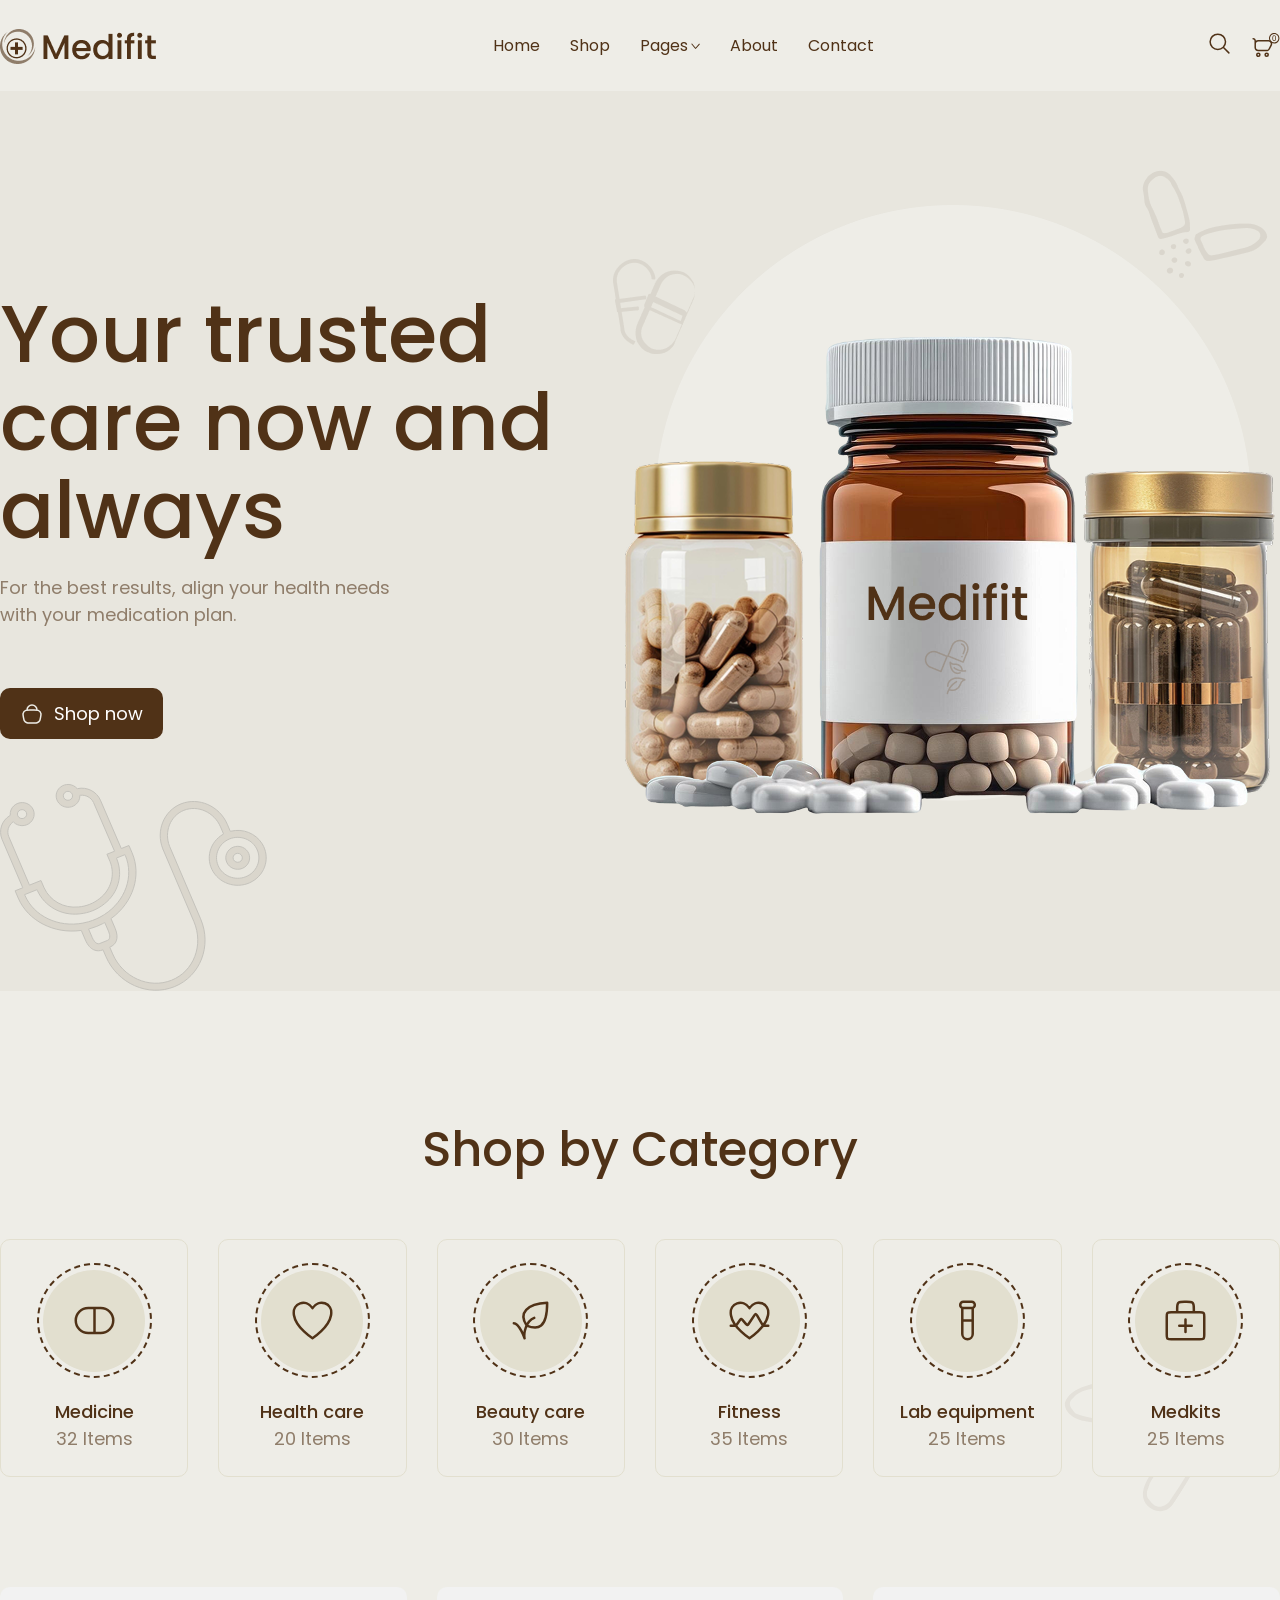
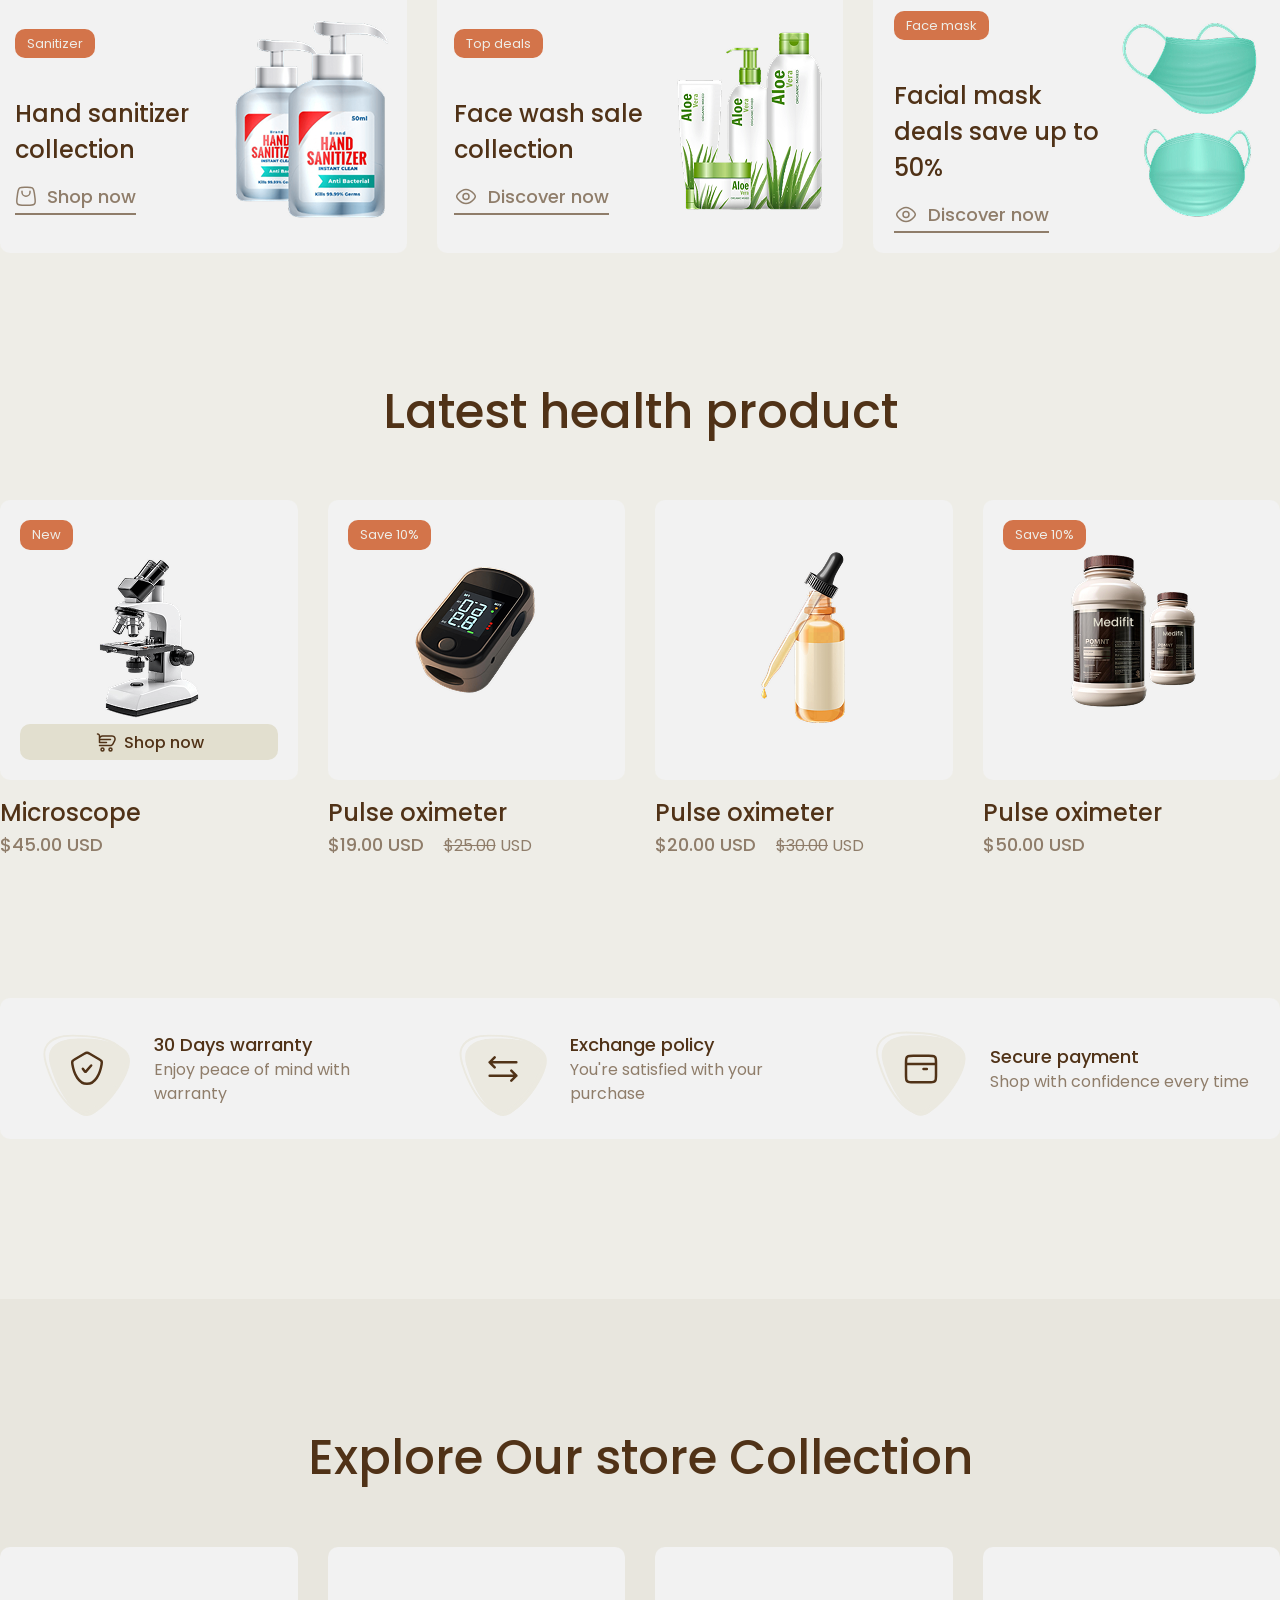
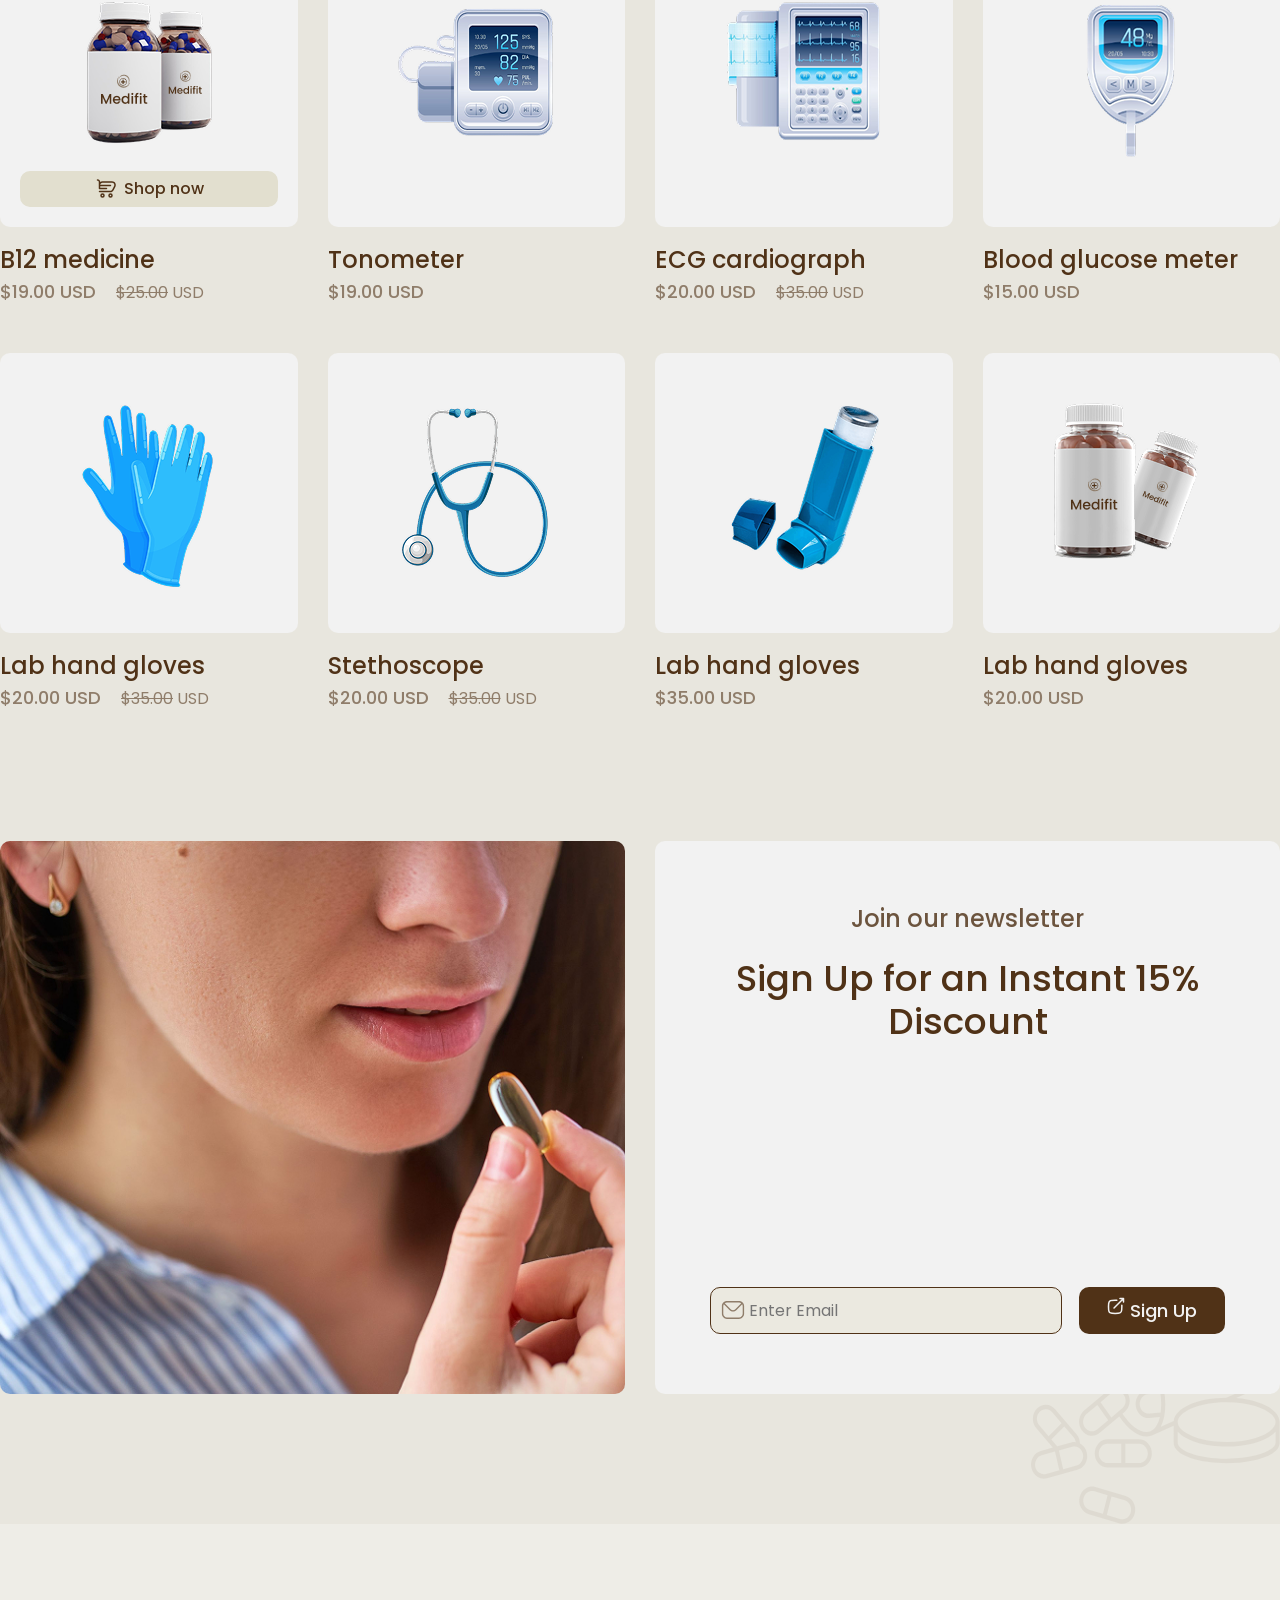
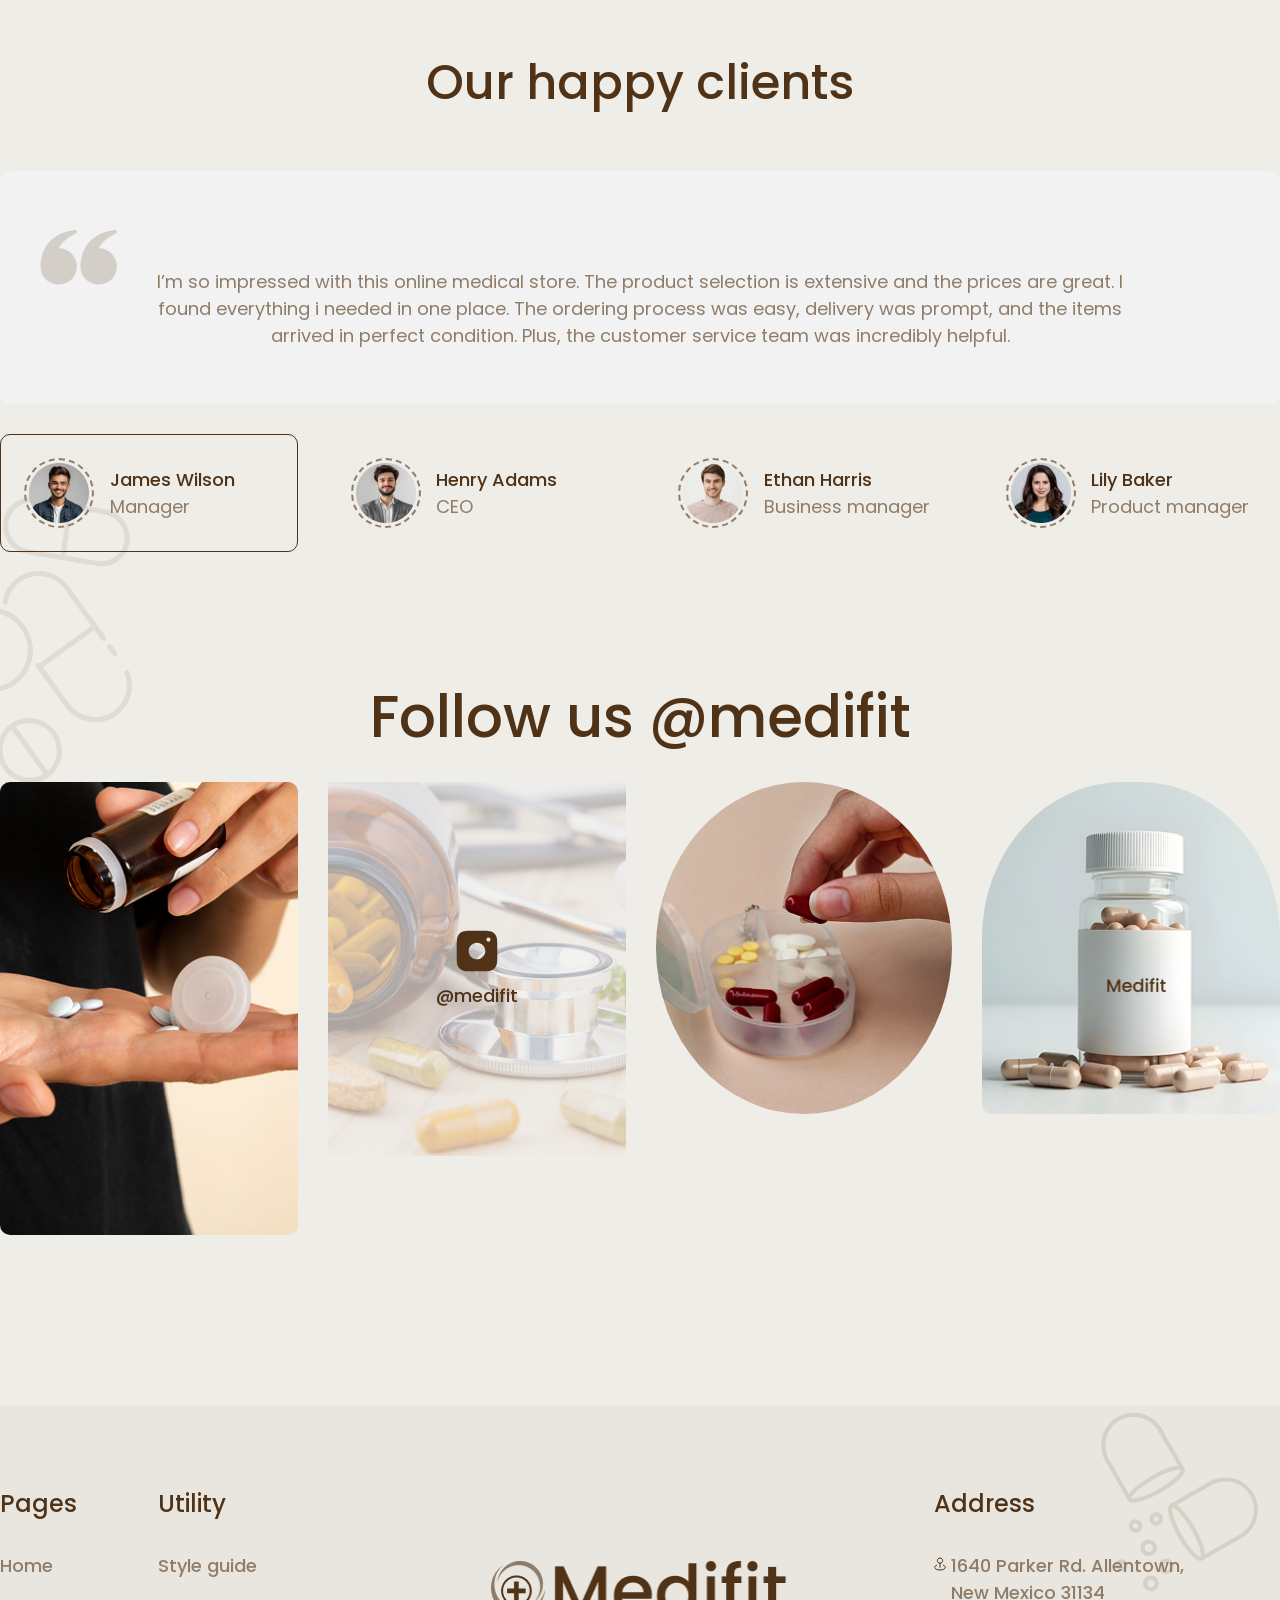
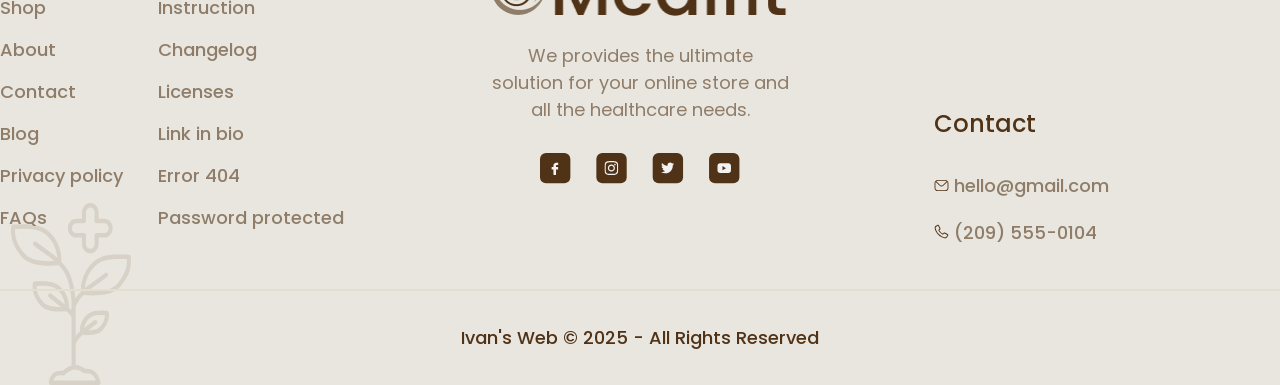
==== index.html @ f0b54fd3 "created about page and completed hero section" ====
<!DOCTYPE html>
<html lang="en">

<head>
    <meta charset="UTF-8">
    <meta name="viewport" content="width=device-width, initial-scale=1.0">
    <title>Hospital Web</title>

    <link rel="stylesheet" href="./css/main.css">
</head>

<body>

    <header class="header">

        <nav id="header-section-nav-1" class="header-section-nav">

            <div class="row container">
                <a href="#!" class="header-logo">
                    <img src="./imgs/logo.png" srcset="./imgs/logo@2x.png 2x" alt="">
                </a>

                <ul class="header-nav">
                    <li><a href="./home-2.html">Home</a></li>
                    <li><a href="#!">Shop</a></li>
                    <li id="pages">Pages <img src="./imgs/header/dropdown-arrow.svg" alt=""></li>
                    <li><a href="./about.html">About</a></li>
                    <li><a href="#!">Contact</a></li>
                </ul>

                <div class="header-icons">
                    <a href="#!" class="search"><img class="search-img" src="./imgs/header/search-icon.svg" alt=""></a>
                    <a href="#!" class="cart"><img src="./imgs/header/cart-icon.svg" alt="" class="cart-img"></a>
                </div>
            </div>

        </nav>

        <div class="header-section-hero">

            <div class="container">

                <div class="header-inner">

                    <div class="header-inner-left">
                        <div class="header-inner-left-text">
                            <h1 id="header-title-1">Your trusted care now and always</h1>
                            <p>For the best results, align your health needs with your medication plan.</p>
                        </div>

                        <div class="header-btn-wrapper">
                            <a href="#!" class="button">
                                <div class="button-content">
                                    <img src="./imgs/header/bag-icon.svg" alt="">
                                    <p>Shop now</p>
                                </div>
                            </a>
                        </div>
                    </div>

                    <div class="header-inner-img">
                        <img src="./imgs/header/pills.png" srcset="./imgs/header/pills@2x.png 2x" alt="pills img png">
                    </div>
                </div>

            </div>

            <div class=".background-wrapper header-bg-wrapper">
                <img src="./imgs/header/bg-prop-2.svg" alt="" class="header-bg-prop-img">
            </div>

        </div>

    </header>

    <main class="main">

        <section class="section section-rodemap">

            <div class="container">

                <div class="section-category">

                    <h4 class="section-title">Shop by Category</h4>

                    <div class="section-category-grid">

                        <a href="#!" class="card-category">

                            <div class="circle-wrapper">
                                <div class="circle"></div>
                                <img class="circle-wrapper-element" src="./imgs/rodemap/pill-icon.svg" alt="">
                            </div>

                            <h6>Medicine</h6>

                            <p>32 Items</p>
                        </a>

                        <a href="#!" class="card-category">

                            <div class="circle-wrapper">
                                <div class="circle"></div>
                                <img class="circle-wrapper-element" src="./imgs/rodemap/heart-icon.svg" alt="">
                            </div>

                            <h6>Health care</h6>

                            <p>20 Items</p>
                        </a>

                        <a href="#!" class="card-category">

                            <div class="circle-wrapper">
                                <div class="circle"></div>
                                <img class="circle-wrapper-element" src="./imgs/rodemap/leaf-icon.svg" alt="">
                            </div>

                            <h6>Beauty care</h6>

                            <p>30 Items</p>
                        </a>

                        <a href="#!" class="card-category">

                            <div class="circle-wrapper">
                                <div class="circle"></div>
                                <img class="circle-wrapper-element" src="./imgs/rodemap/heart-icon-2.svg" alt="">
                            </div>

                            <h6>Fitness</h6>

                            <p>35 Items</p>
                        </a>

                        <a href="#!" class="card-category">

                            <div class="circle-wrapper">
                                <div class="circle"></div>
                                <img class="circle-wrapper-element" src="./imgs/rodemap/beaker-icon.svg" alt="">
                            </div>

                            <h6>Lab equipment</h6>

                            <p>25 Items</p>
                        </a>

                        <a href="#!" class="card-category">

                            <div class="circle-wrapper">
                                <div class="circle"></div>
                                <img class="circle-wrapper-element" src="./imgs/rodemap/medkit-icon.svg" alt="">
                            </div>

                            <h6>Medkits</h6>

                            <p>25 Items</p>
                        </a>

                    </div>
                </div>

                <div class="section-cta">

                    <div class="section-cta-grid">

                        <div href="#!" class="card-cta">

                            <div class="cta-text">
                                <span class="budge">Sanitizer</span>

                                <h5 class="cta-title">Hand sanitizer collection</h5>

                                <a href="#!" class="underline-link">
                                    <img src="./imgs/rodemap/bag-icon.svg" alt="">
                                    <h6>Shop now</h6>
                                </a>

                            </div>

                            <img src="./imgs/rodemap/realistic-hand-sanitizer-bottle-3d-style 1.png"
                                srcset="./imgs/rodemap/realistic-hand-sanitizer-bottle-3d-style 1@2x.png 2x" alt="">

                        </div>

                        <div href="#!" class="card-cta">

                            <div class="cta-text">
                                <span class="budge">Top deals</span>

                                <h5 class="cta-title">Face wash sale collection</h5>

                                <a href="#!" class="underline-link">
                                    <img src="./imgs/rodemap/eye-icon.svg" alt="">
                                    <h6>Discover now</h6>
                                </a>

                            </div>

                            <img src="./imgs/rodemap/deal.png" srcset="./imgs/rodemap/deal@2x.png 2x" alt="">

                        </div>

                        <div href="#!" class="card-cta">

                            <div class="cta-text">
                                <span class="budge">Face mask</span>

                                <h5 class="cta-title">Facial mask deals save up to 50%</h5>

                                <a href="#!" class="underline-link">
                                    <img src="./imgs/rodemap/eye-icon.svg" alt="">
                                    <h6>Discover now</h6>
                                </a>

                            </div>

                            <img src="./imgs/rodemap/realistic-medical-mask-with-shadows 1.png"
                                srcset="./imgs/rodemap/realistic-medical-mask-with-shadows 1@2x.png 2x" alt="">

                        </div>

                    </div>

                </div>

                <div class="section-latest-product">

                    <h4 class="section-title">Latest health product</h4>

                    <div class="section-latest-product-grid">

                        <a href="#!" class="card-product">

                            <div class="card-product-showcase">
                                <span class="budge">New</span>

                                <div class="card-product-showcase-wrapper">
                                    <img src="./imgs/rodemap/microscope.png"
                                        srcset="./imgs/rodemap/microscope@2x.png 2x" alt="">

                                    <div class="product-button">
                                        <img src="./imgs/rodemap/cart-shopping-fast.svg" alt="">

                                        <span>Shop now</span>
                                    </div>
                                </div>

                            </div>

                            <div class="card-product__last">
                                <h5>Microscope</h5>
                                <div class="discount">
                                    <h6>$45.00 USD</h6>
                                    <p class="hidden"><span>$45.00</span> USD</p>
                                </div>
                            </div>

                        </a>

                        <a href="#!" class="card-product">

                            <div class="card-product-showcase">
                                <span class="budge">Save 10%</span>

                                <div class="card-product-showcase-wrapper">
                                    <img src="./imgs/rodemap/sleek-pulse-oximeter-with-soft-ambient-lighting.png"
                                        srcset="./imgs/rodemap/sleek-pulse-oximeter-with-soft-ambient-lighting@2x.png 2x"
                                        alt="">
                                    <div class="product-button hidden">
                                        <img src="./imgs/rodemap/cart-shopping-fast.svg" alt="">

                                        <span>Shop now</span>
                                    </div>
                                </div>

                            </div>

                            <div class="card-product__last">
                                <h5>Pulse oximeter</h5>

                                <div class="discount">
                                    <h6>$19.00 USD</h6>
                                    <p><span>$25.00</span> USD</p>
                                </div>

                            </div>

                        </a>

                        <a href="#!" class="card-product">

                            <div class="card-product-showcase">
                                <span id="budge-hidden1" class="budge">N/A</span>

                                <div class="card-product-showcase-wrapper">
                                    <img src="./imgs/rodemap/vitamin-serum.png"
                                        srcset="./imgs/rodemap/vitamin-serum@2x.png 2x" alt="">
                                    <div class="product-button hidden">
                                        <img src="./imgs/rodemap/cart-shopping-fast.svg" alt="">

                                        <span>Shop now</span>
                                    </div>
                                </div>

                            </div>

                            <div class="card-product__last">
                                <h5>Pulse oximeter</h5>

                                <div class="discount">
                                    <h6>$20.00 USD</h6>
                                    <p><span>$30.00</span> USD</p>
                                </div>

                            </div>

                        </a>

                        <a href="#!" class="card-product">

                            <div class="card-product-showcase">
                                <span class="budge">Save 10%</span>

                                <div class="card-product-showcase-wrapper">
                                    <img src="./imgs/rodemap/pills.png" srcset="./imgs/rodemap/pills@2x.png 2x" alt="">
                                    <div class="product-button hidden">
                                        <img src="./imgs/rodemap/cart-shopping-fast.svg" alt="">

                                        <span>Shop now</span>
                                    </div>
                                </div>

                            </div>

                            <div class="card-product__last">
                                <h5>Pulse oximeter</h5>

                                <div class="discount">
                                    <h6>$50.00 USD</h6>
                                    <p class="hidden"><span>$50.00</span> USD</p>
                                </div>

                            </div>

                        </a>

                    </div>
                </div>

                <div class="section-sertificates">

                    <div class="section-sertificates-grid">

                        <div class="card-sertificate">

                            <div class="shape-wrapper">
                                <img src="./imgs/rodemap/background-pic-2.svg" alt="" class="shape">
                                <img src="./imgs/rodemap/warranty-icon.svg" alt="" class="shape-wrapper-element">
                            </div>

                            <div class="card-sertificate-text">
                                <h6>30 Days warranty</h6>
                                <p>Enjoy peace of mind with warranty</p>
                            </div>

                        </div>

                        <div class="card-sertificate">

                            <div class="shape-wrapper">
                                <img src="./imgs/rodemap/background-pic-2.svg" alt="" class="shape">
                                <img src="./imgs/rodemap/exchange-icon.svg" alt="" class="shape-wrapper-element">
                            </div>

                            <div class="card-sertificate-text">
                                <h6>Exchange policy</h6>
                                <p>You're satisfied with your purchase</p>
                            </div>

                        </div>

                        <div class="card-sertificate">

                            <div class="shape-wrapper">
                                <img src="./imgs/rodemap/background-pic-2.svg" alt="" class="shape">
                                <img src="./imgs/rodemap/paycard-icon.svg" alt="" class="shape-wrapper-element">
                            </div>

                            <div class="card-sertificate-text">
                                <h6>Secure payment</h6>
                                <p>Shop with confidence every time</p>
                            </div>

                        </div>

                    </div>

                </div>

            </div>

            <div class="background-wrapper">
                <img src="./imgs/rodemap/bg-pills-item.svg" alt="" class="section-rodemap-img-prop">

                <img src="./imgs/rodemap/bg-pills-item-2.svg" alt="" class="section-rodemap-img-prop-2">
            </div>

        </section>

        <section class="section section-collection">

            <div class="container">
                <div class="section-collection-products">
                    <h4 class="section-title">Explore Our store Collection</h4>

                    <div class="section-collection-grid">
                        <a href="#!" class="card-product">

                            <div class="card-product-showcase">
                                <span class="budge hidden">New</span>

                                <div class="card-product-showcase-wrapper">
                                    <img src="./imgs/collection/pills-1.png"
                                        srcset="./imgs/collection/pills-1@2x.png 2x" alt="">

                                    <div class="product-button">
                                        <img src="./imgs/rodemap/cart-shopping-fast.svg" alt="">

                                        <span>Shop now</span>
                                    </div>
                                </div>

                            </div>

                            <div class="card-product__last">
                                <h5>B12 medicine</h5>
                                <div class="discount">
                                    <h6>$19.00 USD</h6>
                                    <p class=""><span>$25.00</span> USD</p>
                                </div>
                            </div>

                        </a>

                        <a href="#!" class="card-product">

                            <div class="card-product-showcase">
                                <span class="budge hidden">New</span>

                                <div class="card-product-showcase-wrapper">
                                    <img src="./imgs/collection/medical-device-set-tonometer-glucometer-blood-glucose-meter-pulse-oximeter-ecg-electrocardiograph-health-care-equipment-collection 2.png"
                                        srcset="./imgs/collection/medical-device-set-tonometer-glucometer-blood-glucose-meter-pulse-oximeter-ecg-electrocardiograph-health-care-equipment-collection 2@2x.png 2x"
                                        alt="">

                                    <div class="product-button hidden">
                                        <img src="./imgs/rodemap/cart-shopping-fast.svg" alt="">

                                        <span>Shop now</span>
                                    </div>
                                </div>

                            </div>

                            <div class="card-product__last">
                                <h5>Tonometer</h5>
                                <div class="discount">
                                    <h6>$19.00 USD</h6>
                                    <p class="hidden"><span>$19.00</span> USD</p>
                                </div>
                            </div>

                        </a>

                        <a href="#!" class="card-product">

                            <div class="card-product-showcase">
                                <span class="budge hidden">New</span>

                                <div class="card-product-showcase-wrapper">
                                    <img src="./imgs/collection/medical-device-set-tonometer-glucometer-blood-glucose-meter-pulse-oximeter-ecg-electrocardiograph-health-care-equipment-collection 1.png"
                                        srcset="./imgs/collection/medical-device-set-tonometer-glucometer-blood-glucose-meter-pulse-oximeter-ecg-electrocardiograph-health-care-equipment-collection 1@2x.png 2x"
                                        alt="">

                                    <div class="product-button hidden">
                                        <img src="./imgs/rodemap/cart-shopping-fast.svg" alt="">

                                        <span>Shop now</span>
                                    </div>
                                </div>

                            </div>

                            <div class="card-product__last">
                                <h5>ECG cardiograph</h5>
                                <div class="discount">
                                    <h6>$20.00 USD</h6>
                                    <p class=""><span>$35.00</span> USD</p>
                                </div>
                            </div>

                        </a>

                        <a href="#!" class="card-product">

                            <div class="card-product-showcase">
                                <span class="budge hidden">New</span>

                                <div class="card-product-showcase-wrapper">
                                    <img src="./imgs/collection/medical-device-set-tonometer-glucometer-blood-glucose-meter-pulse-oximeter-ecg-electrocardiograph-health-care-equipment-collection 3.png"
                                        srcset="./imgs/collection/medical-device-set-tonometer-glucometer-blood-glucose-meter-pulse-oximeter-ecg-electrocardiograph-health-care-equipment-collection 3@2x.png 2x"
                                        alt="">

                                    <div class="product-button hidden">
                                        <img src="./imgs/rodemap/cart-shopping-fast.svg" alt="">

                                        <span>Shop now</span>
                                    </div>
                                </div>

                            </div>

                            <div class="card-product__last">
                                <h5>Blood glucose meter</h5>
                                <div class="discount">
                                    <h6>$15.00 USD</h6>
                                    <p class="hidden"><span>$35.00</span> USD</p>
                                </div>
                            </div>

                        </a>

                        <a href="#!" class="card-product">

                            <div class="card-product-showcase">
                                <span class="budge hidden">New</span>

                                <div class="card-product-showcase-wrapper">
                                    <img src="./imgs/collection/medical-protective-gloves-style.png"
                                        srcset="./imgs/collection/medical-protective-gloves-style@2x.png 2x" alt="">

                                    <div class="product-button hidden">
                                        <img src="./imgs/rodemap/cart-shopping-fast.svg" alt="">

                                        <span>Shop now</span>
                                    </div>
                                </div>

                            </div>

                            <div class="card-product__last">
                                <h5>Lab hand gloves</h5>
                                <div class="discount">
                                    <h6>$20.00 USD</h6>
                                    <p class=""><span>$35.00</span> USD</p>
                                </div>
                            </div>

                        </a>

                        <a href="#!" class="card-product">

                            <div class="card-product-showcase">
                                <span class="budge hidden">New</span>

                                <div class="card-product-showcase-wrapper">
                                    <img src="./imgs/collection/health-care-concept-medical-background-with-stethoscope-stethoscope-medical-stethoscope-equipment-medicine-stethoscope-illustration 1.png"
                                        srcset="./imgs/collection/health-care-concept-medical-background-with-stethoscope-stethoscope-medical-stethoscope-equipment-medicine-stethoscope-illustration 1@2x.png 2x"
                                        alt="">

                                    <div class="product-button hidden">
                                        <img src="./imgs/rodemap/cart-shopping-fast.svg" alt="">

                                        <span>Shop now</span>
                                    </div>
                                </div>

                            </div>

                            <div class="card-product__last">
                                <h5>Stethoscope</h5>
                                <div class="discount">
                                    <h6>$20.00 USD</h6>
                                    <p class=""><span>$35.00</span> USD</p>
                                </div>
                            </div>

                        </a>

                        <a href="#!" class="card-product">

                            <div class="card-product-showcase">
                                <span class="budge hidden">New</span>

                                <div class="card-product-showcase-wrapper">
                                    <img src="./imgs/collection/blue-asthma-inhaler-against-white-background 1.png"
                                        srcset="./imgs/collection/blue-asthma-inhaler-against-white-background 1@2x.png 2x"
                                        alt="">

                                    <div class="product-button hidden">
                                        <img src="./imgs/rodemap/cart-shopping-fast.svg" alt="">

                                        <span>Shop now</span>
                                    </div>
                                </div>

                            </div>

                            <div class="card-product__last">
                                <h5>Lab hand gloves</h5>
                                <div class="discount">
                                    <h6>$35.00 USD</h6>
                                    <p class="hidden"><span>$35.00</span> USD</p>
                                </div>
                            </div>

                        </a>

                        <a href="#!" class="card-product">

                            <div class="card-product-showcase">
                                <span class="budge hidden">New</span>

                                <div class="card-product-showcase-wrapper">
                                    <img src="./imgs/collection/pills-2.png"
                                        srcset="./imgs/collection/pills-2@2x.png 2x" alt="">

                                    <div class="product-button hidden">
                                        <img src="./imgs/rodemap/cart-shopping-fast.svg" alt="">

                                        <span>Shop now</span>
                                    </div>
                                </div>

                            </div>

                            <div class="card-product__last">
                                <h5>Lab hand gloves</h5>
                                <div class="discount">
                                    <h6>$20.00 USD</h6>
                                    <p class="hidden"><span>$20.00</span> USD</p>
                                </div>
                            </div>

                        </a>
                    </div>
                </div>

                <div class="section-join">
                    <div class="section-join-left">
                        <img src="./imgs/collection/young-woman-taking-dietary-supplement-vitamin-omega-3-health-fish-oil-softgel-vitamin-d-vitamin-c-support-immunity-disease-prevention 1.jpg"
                            srcset="young-woman-taking-dietary-supplement-vitamin-omega-3-health-fish-oil-softgel-vitamin-d-vitamin-c-support-immunity-disease-prevention 1@2x.jpg 2x"
                            alt="">
                    </div>

                    <form class="section-join-right">

                        <div class="section-join-right-title">
                            <h5>Join our newsletter</h5>

                            <h4>Sign Up for an Instant 15% Discount</h4>
                        </div>


                        <div class="section-join-right-inputs">
                            <input type="email" name="email" placeholder="       Enter Email" class="join-input"
                                required>
                            <button>
                                <img src="./imgs/collection/sign-up-icon.svg" alt="">
                                <p>Sign Up</p>
                            </button>
                        </div>
                    </form>
                </div>
            </div>
            <div class="background-wrapper">
                <img src="./imgs/collection/bg-pills.svg" alt="" class="section-collection-img-prop">
            </div>
        </section>

        <section class="section section-feedback">

            <div class="container">

                <div class="section-feedback-reviews">
                    <h4 class="section-title">Our happy clients</h4>

                    <div class="section-feedback-review">
                        <p>I’m so impressed with this online medical store. The product selection is extensive and the
                            prices are great. I found
                            everything i needed in one place. The ordering process was easy, delivery was prompt, and
                            the items arrived in perfect
                            condition. Plus, the customer service team was incredibly helpful.</p>

                        <div class="background-wrapper">
                            <img src="./imgs/feedback/close-quote.svg" alt="" class="section-feedback-review-bg-prop">
                        </div>
                    </div>

                    <div class="section-feedback-grid">

                        <div class="card-review selected">
                            <div class="circle-wrapper">
                                <img src="./imgs/feedback/review-img-1.png"
                                    srcset="./imgs/feedback/review-img-1@2x.png 2x" alt="">
                            </div>

                            <div class="card-review-text">
                                <h6>James Wilson</h6>
                                <p>Manager</p>
                            </div>

                        </div>

                        <div class="card-review">

                            <div class="circle-wrapper">
                                <img src="./imgs/feedback/review-img-2.png"
                                    srcset="./imgs/feedback/review-img-2@2x.png 2x" alt="">
                            </div>

                            <div class="card-review-text">
                                <h6>Henry Adams</h6>
                                <p>CEO</p>
                            </div>

                        </div>

                        <div class="card-review">

                            <div class="circle-wrapper">
                                <img src="./imgs/feedback/review-img-3.png"
                                    srcset="./imgs/feedback/review-img-3@2x.png 2x" alt="">
                            </div>

                            <div class="card-review-text">
                                <h6>Ethan Harris</h6>
                                <p>Business manager</p>
                            </div>

                        </div>

                        <div class="card-review">

                            <div class="circle-wrapper">
                                <img src="./imgs/feedback/review-img-4.png"
                                    srcset="./imgs/feedback/review-img-4@2x.png 2x" alt="">
                            </div>

                            <div class="card-review-text">
                                <h6>Lily Baker</h6>
                                <p>Product manager</p>
                            </div>

                        </div>

                    </div>

                </div>

                <div class="section-feedback-follow">
                    <h3 class="section-title-big">Follow us @medifit</h3>

                    <div class="section-feedback-follow-grid">

                        <div id="img-1" class="card-img">
                            <div class="card-img-content">
                                <img src="./imgs/feedback/follow-img-1.jpg"
                                    srcset="./imgs/feedback/follow-img-1@2x.jpg 2x" alt="" class="bg-img">
                            </div>

                        </div>

                        <div id="img-2" class="card-img">
                            <div class="card-img-content">
                                <img src="./imgs/feedback/follow-img-2.jpg"
                                    srcset="./imgs/feedback/follow-img-2@2x.jpg 2x" alt="" class="bg-img">
                                <a href="" class="link">
                                    <img src="./imgs/feedback/instagram-icon.svg" alt="">
                                    <h6>@medifit</h6>
                                </a>
                            </div>

                        </div>

                        <div id="img-3" class="card-img">
                            <div class="card-img-content">
                                <img src="./imgs/feedback/follow-img-3.jpg"
                                    srcset="./imgs/feedback/follow-img-3@2x.jpg 2x" alt="" class="bg-img">
                            </div>

                        </div>

                        <div id="img-4" class="card-img">

                            <div class="card-img-content">
                                <img src="./imgs/feedback/follow-img-4.jpg"
                                    srcset="./imgs/feedback/follow-img-4@2x.jpg 2x" alt="" class="bg-img">
                            </div>

                        </div>
                    </div>
                </div>

            </div>

            <div class="background-wrapper">
                <img src="./imgs/feedback/bg-pills.svg" alt="" class="section-feedback-bg-prop">
            </div>

        </section>

    </main>

    <footer class="footer">

        <div class="container">
            <div class="row">
                <div class="col col-first">
                    <div class="col-left">
                        <h5>Pages</h5>

                        <ul>
                            <li><a href="#!">
                                    <h6>Home</h6>
                                </a></li>
                            <li><a href="#!">
                                    <h6>Shop</h6>
                                </a></li>
                            <li><a href="#!">
                                    <h6>About</h6>
                                </a></li>
                            <li><a href="#!">
                                    <h6>Contact</h6>
                                </a></li>
                            <li><a href="#!">
                                    <h6>Blog</h6>
                                </a></li>
                            <li><a href="#!">
                                    <h6>Privacy policy</h6>
                                </a></li>
                            <li><a href="#!">
                                    <h6>FAQs</h6>
                                </a></li>
                        </ul>
                    </div>
                    <div class="col-right">
                        <h5>Utility</h5>

                        <ul>
                            <li><a href="#!">
                                    <h6>Style guide</h6>
                                </a></li>
                            <li><a href="#!">
                                    <h6>Instruction</h6>
                                </a></li>
                            <li><a href="#!">
                                    <h6>Changelog</h6>
                                </a></li>
                            <li><a href="#!">
                                    <h6>Licenses</h6>
                                </a></li>
                            <li><a href="#!">
                                    <h6>Link in bio</h6>
                                </a></li>
                            <li><a href="#!">
                                    <h6>Error 404</h6>
                                </a></li>
                            <li><a href="#!">
                                    <h6>Password protected</h6>
                                </a></li>
                        </ul>
                    </div>
                </div>

                <div class="col col-mid">
                    <img src="./imgs/footer/logo.png" srcset="./imgs/footer/logo@2x.png 2x" alt="" class="footer-logo">
                    <p>We provides the ultimate solution for your online store and all the healthcare needs.</p>
                    <div class="socials">
                        <a href="#!"><img src="./imgs/footer/facebook-logo.svg" alt=""></a>
                        <a href="#!"><img src="./imgs/footer/instagram-logo.svg" alt=""></a>
                        <a href="#!"><img src="./imgs/footer/twitter-logo.svg" alt=""></a>
                        <a href="#!"><img src="./imgs/footer/youtube-logo.svg" alt=""></a>
                    </div>
                </div>

                <div class="col col-addr-cont">
                    <div class="col-address">
                        <h5>Address</h5>

                        <div class="address footer-data">
                            <img src="./imgs/footer/location-icon.svg" alt="">
                            <h6>1640 Parker Rd. Allentown, New Mexico 31134</h6>
                        </div>
                    </div>

                    <div class="col-contact">
                        <h5>Contact</h5>

                        <div class="contacts">
                            <div class="email footer-data">
                                <img src="./imgs/footer/email-icon.svg" alt="">
                                <h6>hello@gmail.com</h6>
                            </div>

                            <div class="phone footer-data">
                                <img src="./imgs/footer/phone-icon.svg" alt="">
                                <h6>(209) 555-0104</h6>
                            </div>

                        </div>
                    </div>
                </div>
            </div>

            <div class="copyright">
                <hr>
                <h6>Ivan's Web © 2025 - All Rights Reserved</h6>
            </div>
        </div>

        <div class="background-wrapper">
            <img src="./imgs/footer/bg-pill.svg" id="prop-1" alt="" class="footer-bg-prop">
            <img src="./imgs/footer/plant.svg" id="prop-2" alt="" class="footer-bg-prop">
        </div>
    </footer>

</body>

</html>
---- css/main.css ----
/* Fonts */
@import "./../fonts/poppins/poppins.css";

/* Base */
@import "./base/reset.css";
@import "./base/base.css";

/* Blocks */
@import "./blocks/header.css";
@import "./blocks/button.css";
@import "./blocks/section.css";
@import "./blocks/collection.css";
@import "./blocks/feedback.css";
@import "./blocks/footer.css";
@import "./blocks/section-2.0.css";
@import "./blocks/category-n-cta.css";
@import "./blocks/reviews-n-forums.css";

/* Tests */
@import "./blocks/test.css"
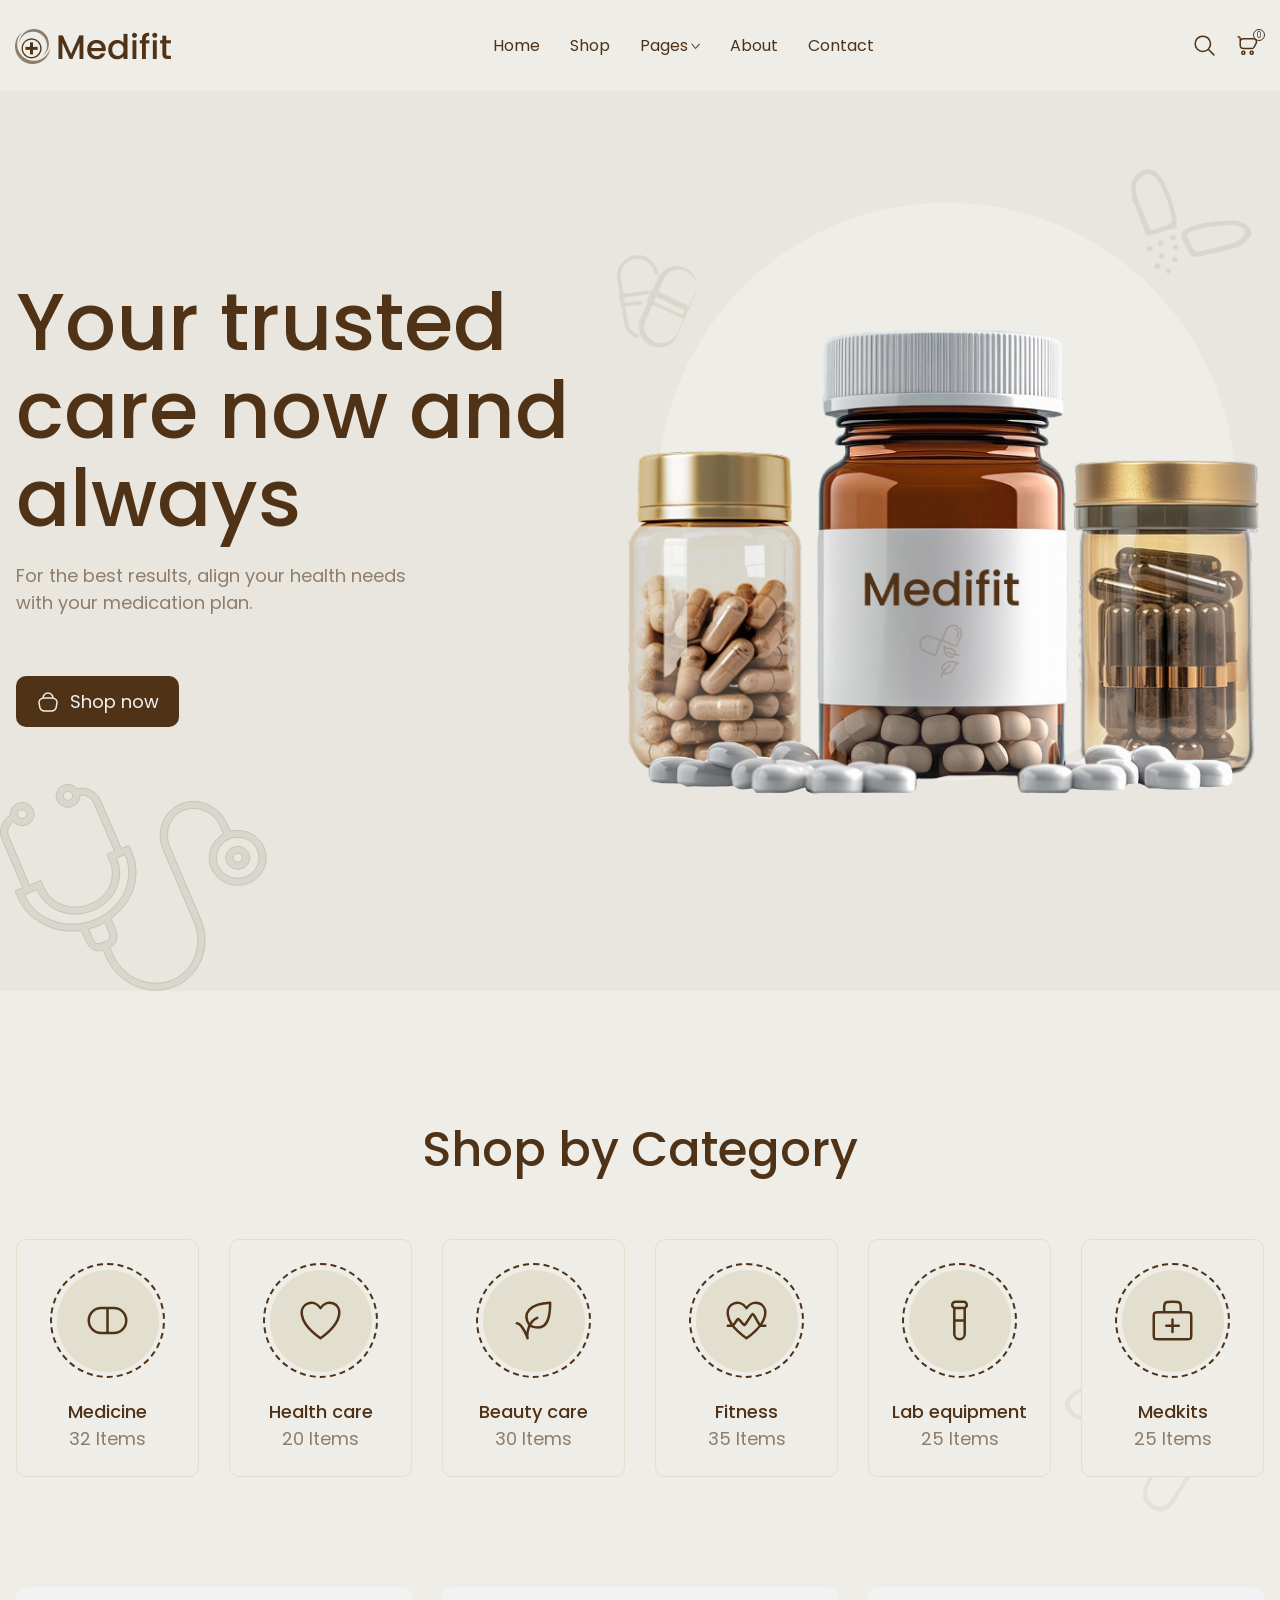
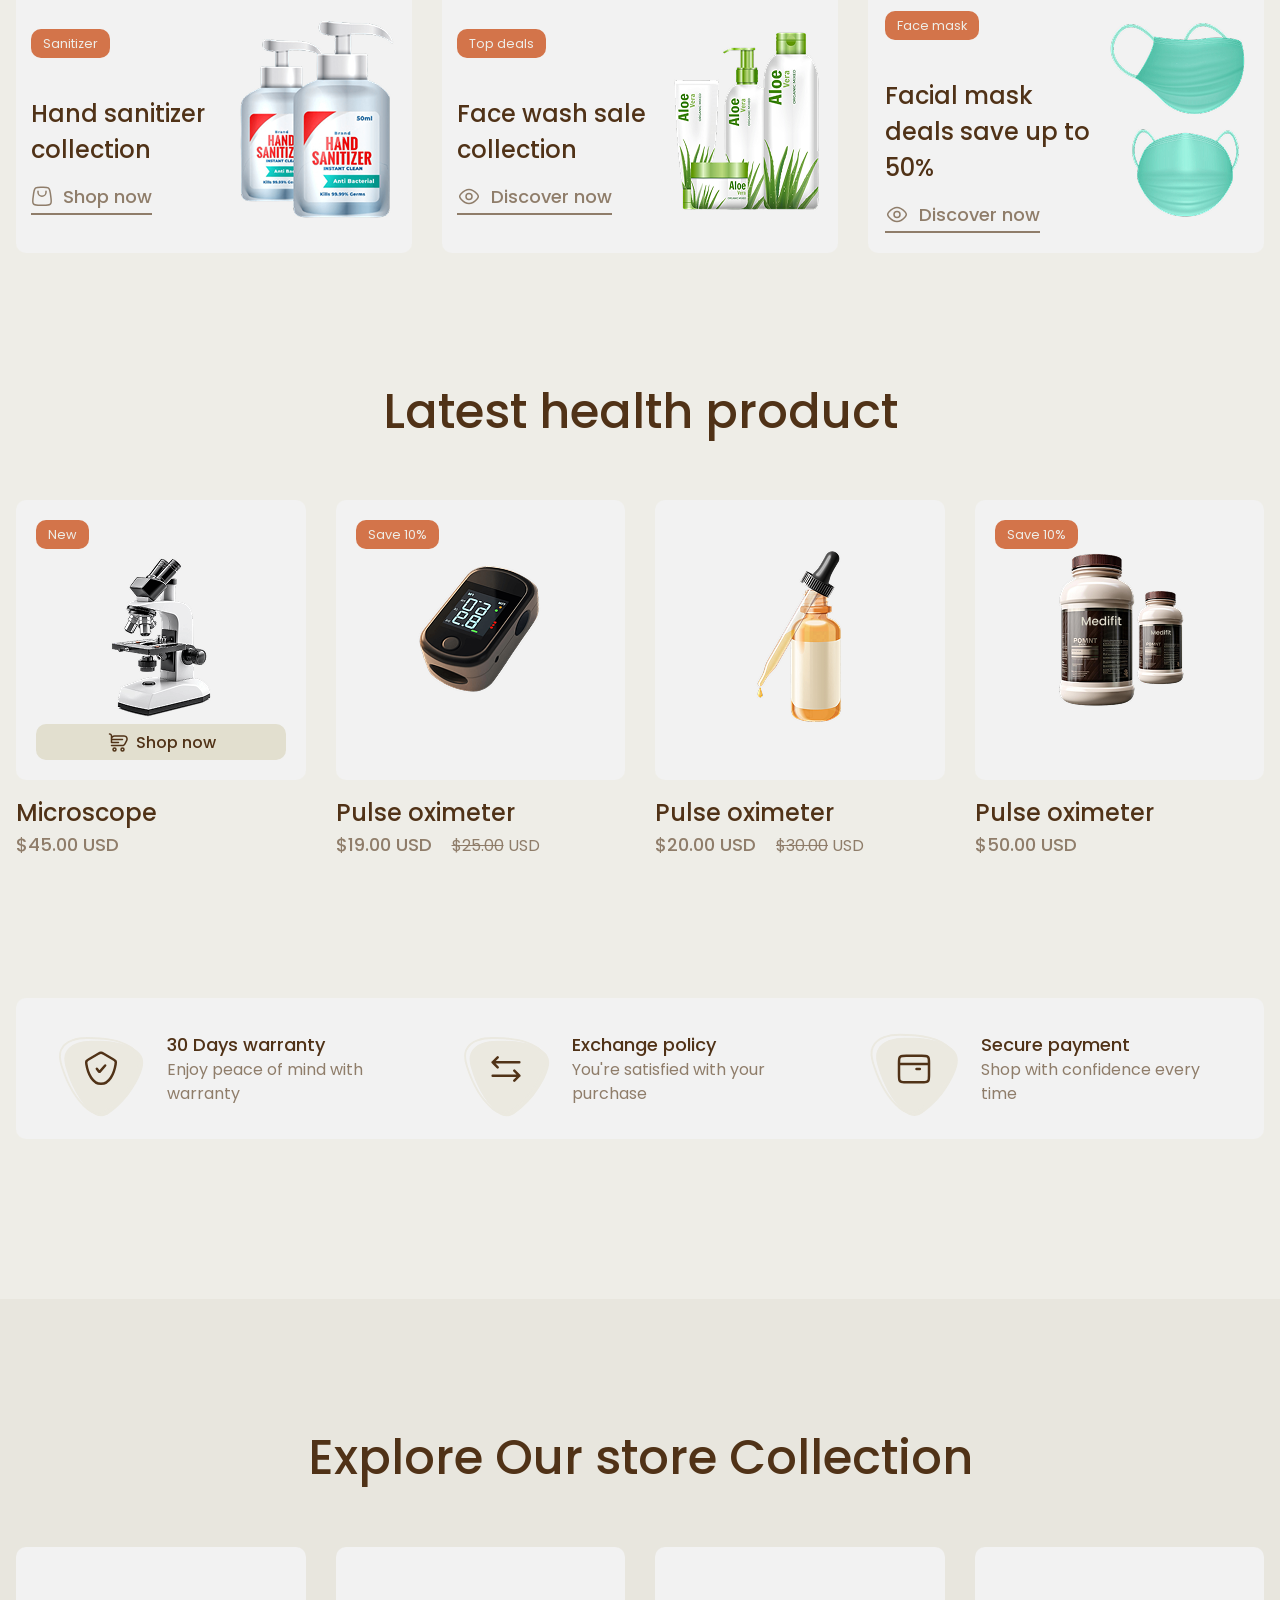
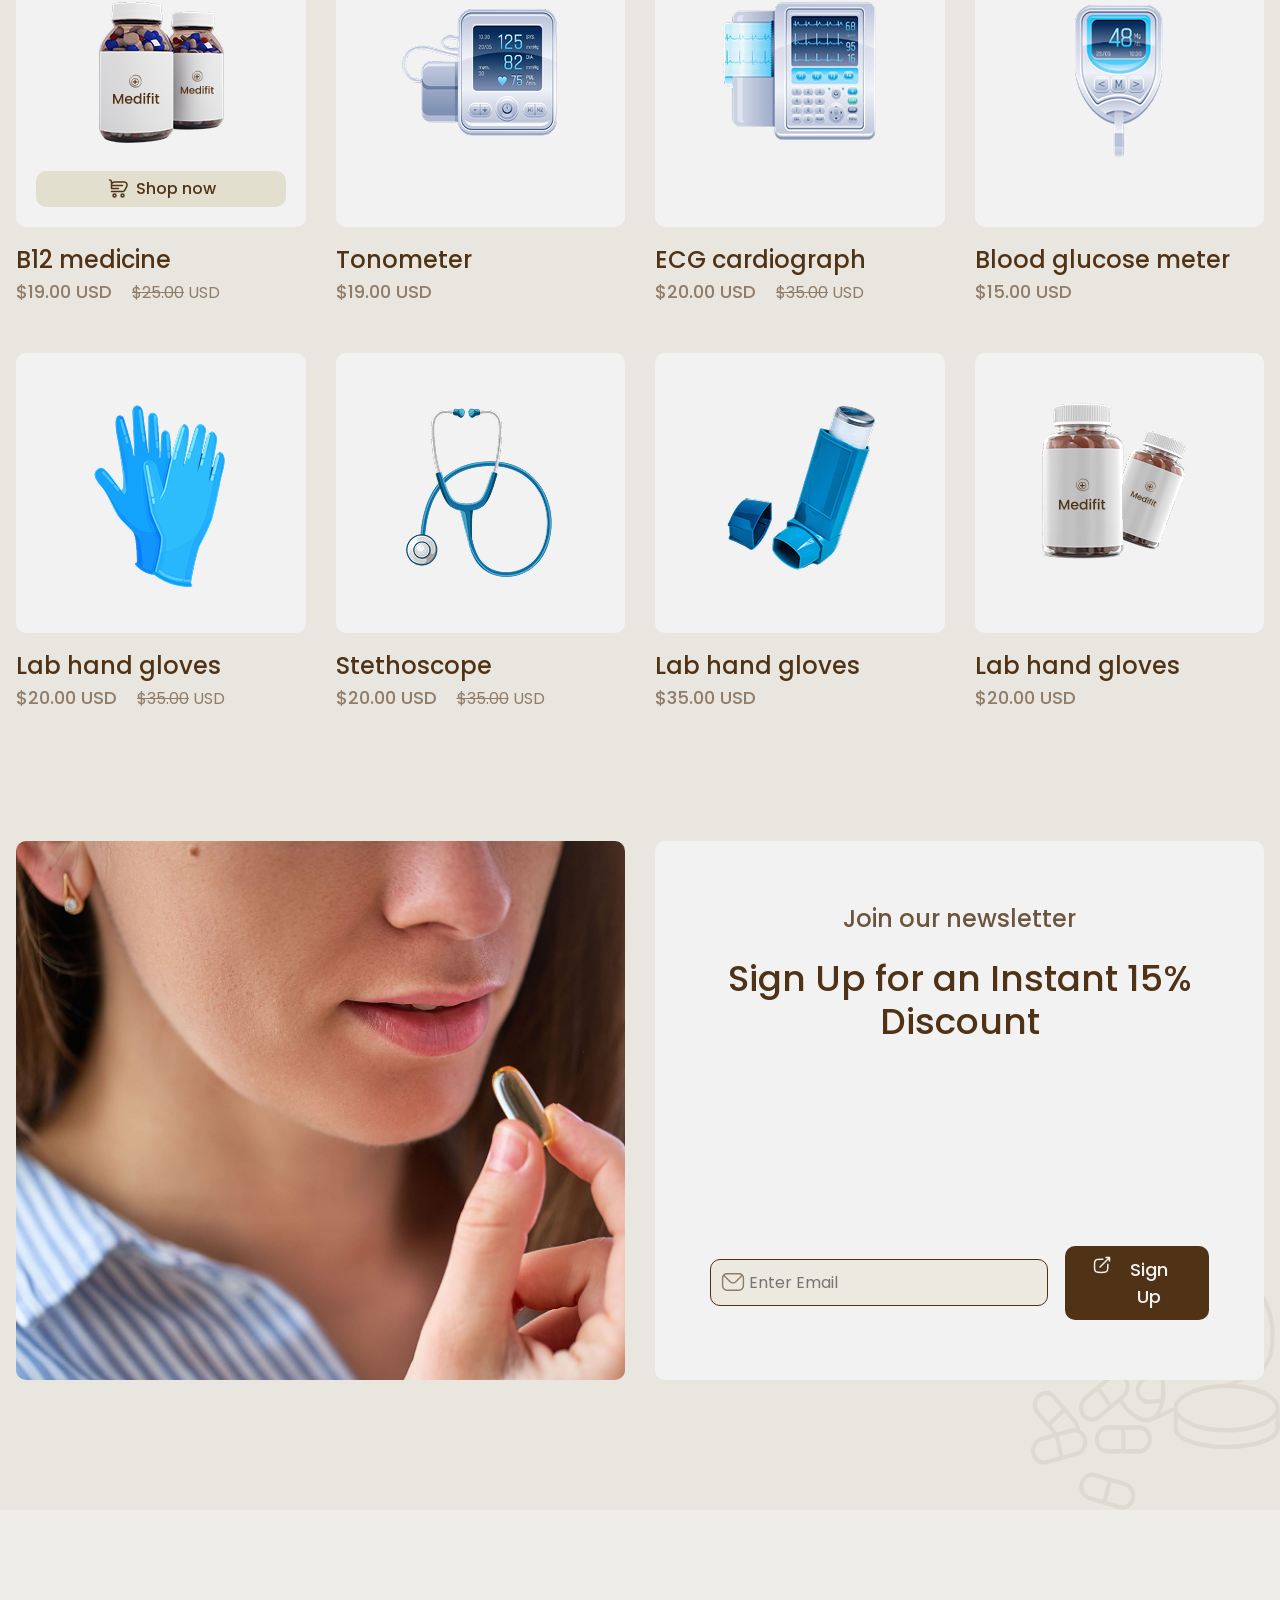
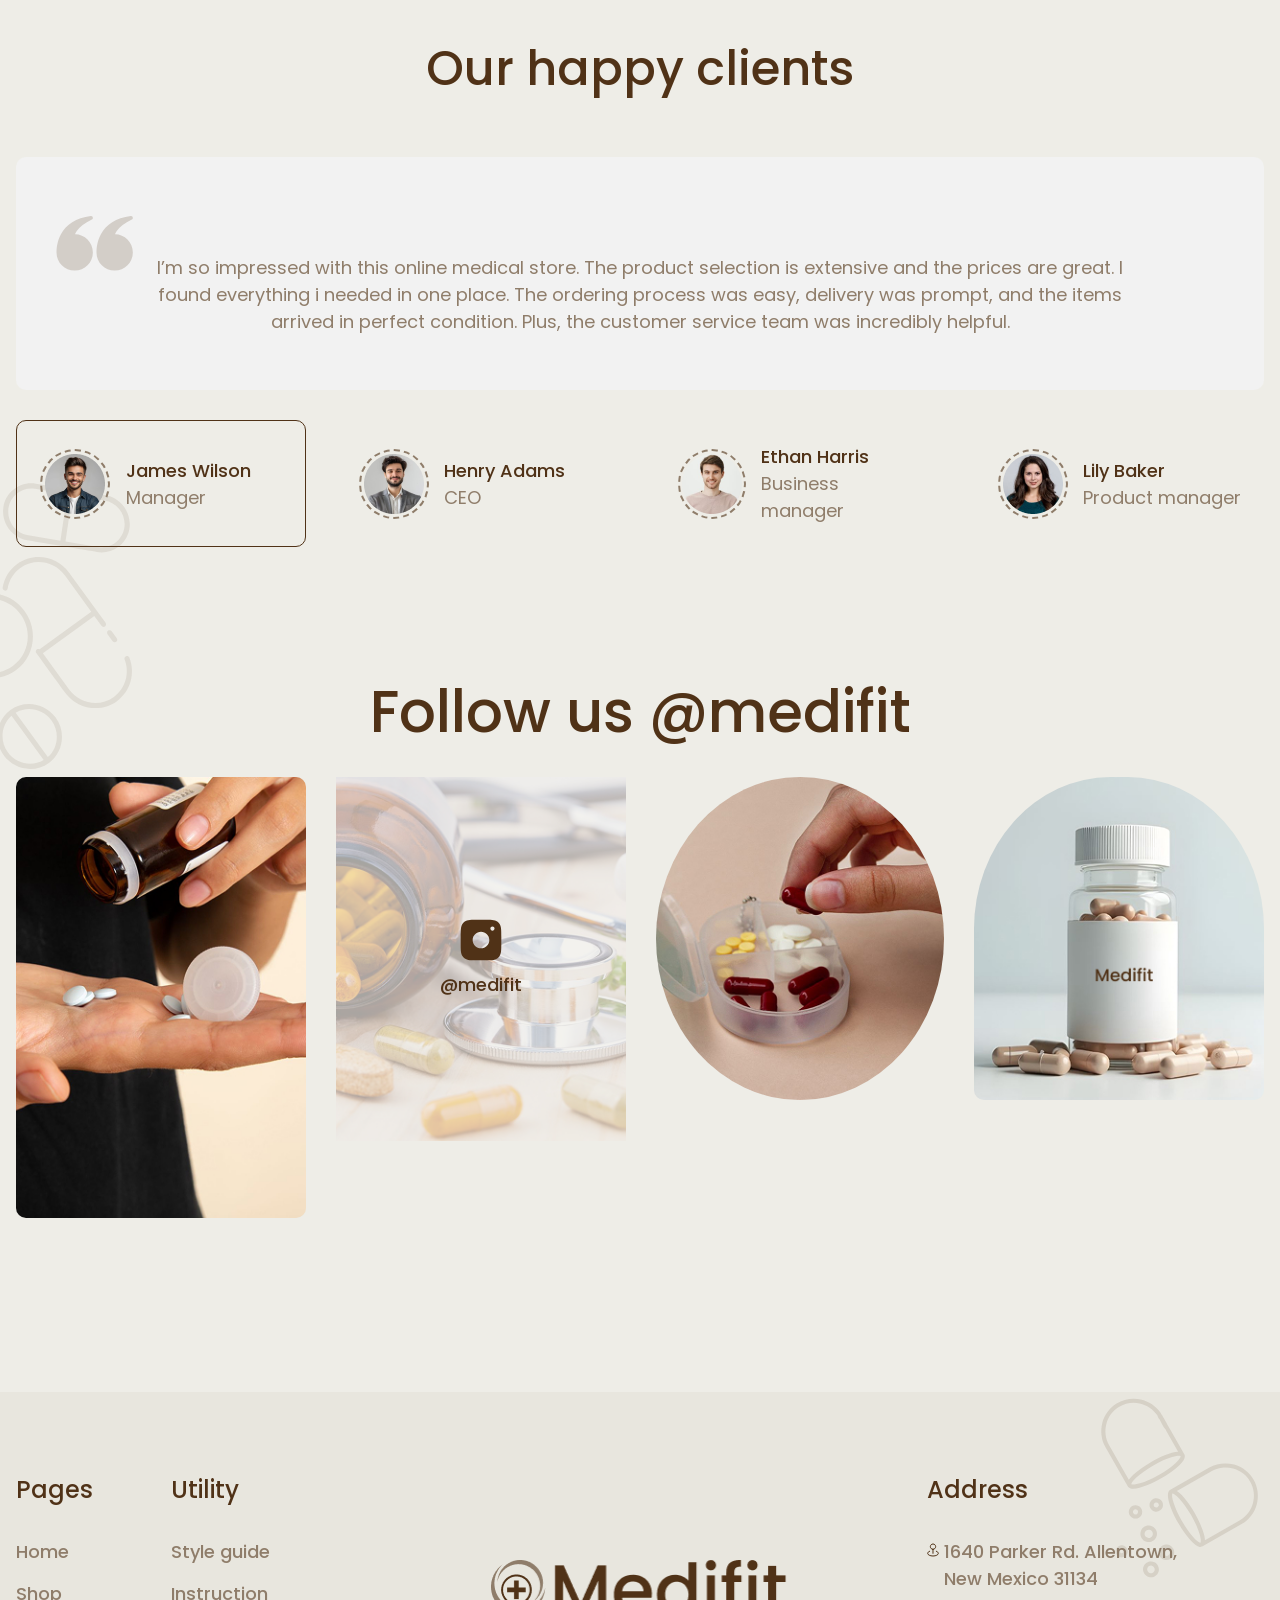
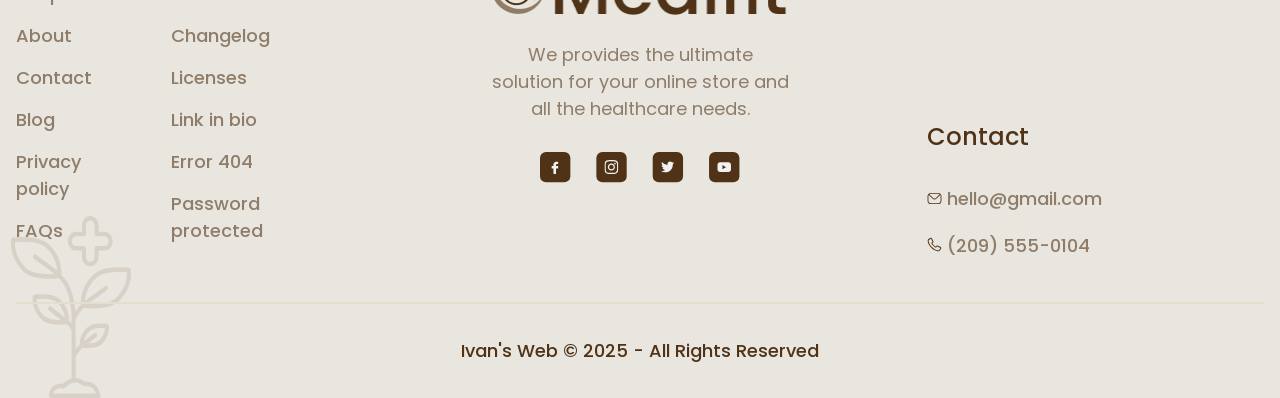
==== commit 0a141da2: "changed cart icon apearace - separated img and countig" ====
--- a/index.html
+++ b/index.html
@@ -22,15 +22,18 @@
 
                 <ul class="header-nav">
                     <li><a href="./home-2.html">Home</a></li>
-                    <li><a href="#!">Shop</a></li>
+                    <li><a href="./shop-detail.html">Shop</a></li>
                     <li id="pages">Pages <img src="./imgs/header/dropdown-arrow.svg" alt=""></li>
                     <li><a href="./about.html">About</a></li>
-                    <li><a href="#!">Contact</a></li>
+                    <li><a href="./contact.html">Contact</a></li>
                 </ul>
 
                 <div class="header-icons">
                     <a href="#!" class="search"><img class="search-img" src="./imgs/header/search-icon.svg" alt=""></a>
-                    <a href="#!" class="cart"><img src="./imgs/header/cart-icon.svg" alt="" class="cart-img"></a>
+                    <a href="#!" class="cart-icon cart-icon-pure">
+                        <img width="25" height="25" src="./imgs/header/cart-icon-pure.svg" alt="" class="cart-img">
+                        <span class="cart-item-count">0</span>
+                    </a>
                 </div>
             </div>
 
--- a/css/main.css
+++ b/css/main.css
@@ -15,6 +15,9 @@
 @import "./blocks/section-2.0.css";
 @import "./blocks/category-n-cta.css";
 @import "./blocks/reviews-n-forums.css";
+@import "./blocks/expects.css";
+@import "./blocks/cta-join.css";
+@import "./blocks/faq.css";
 
 /* Tests */
-@import "./blocks/test.css"+@import "./blocks/test.css";
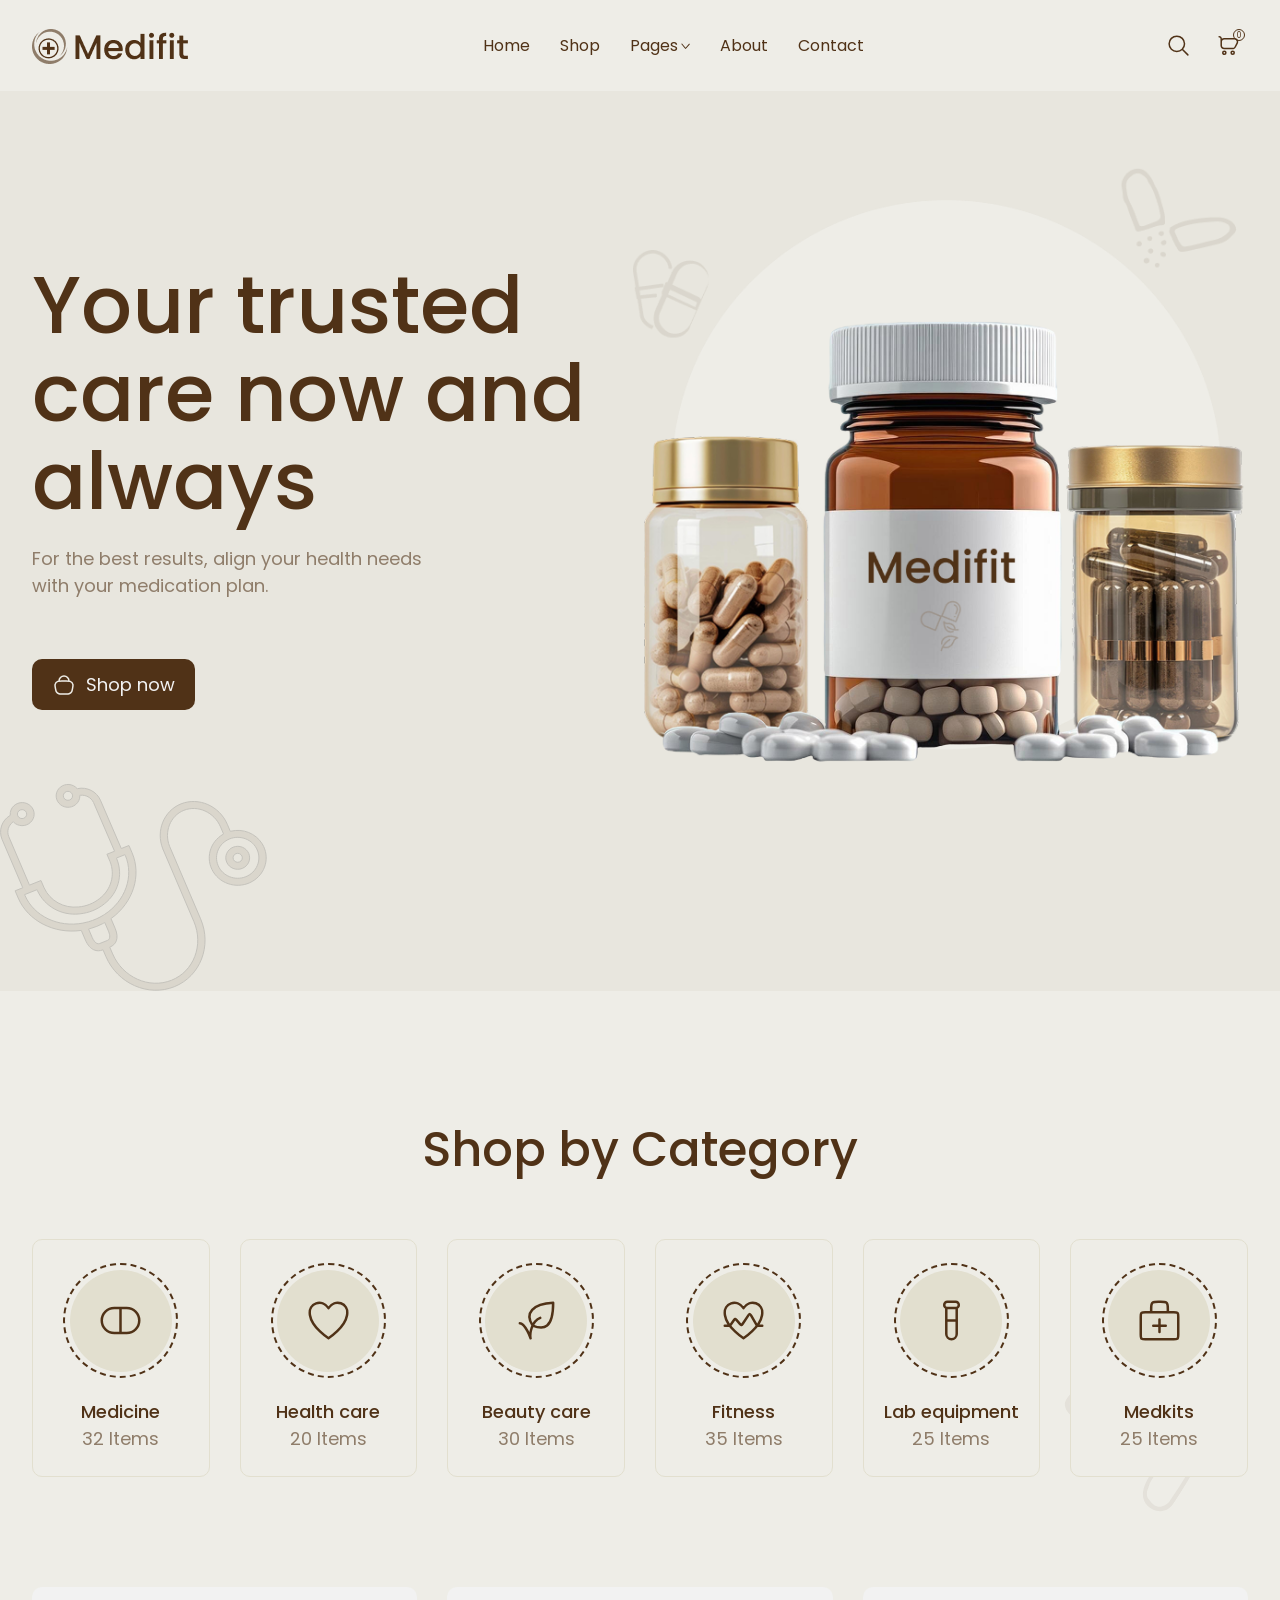
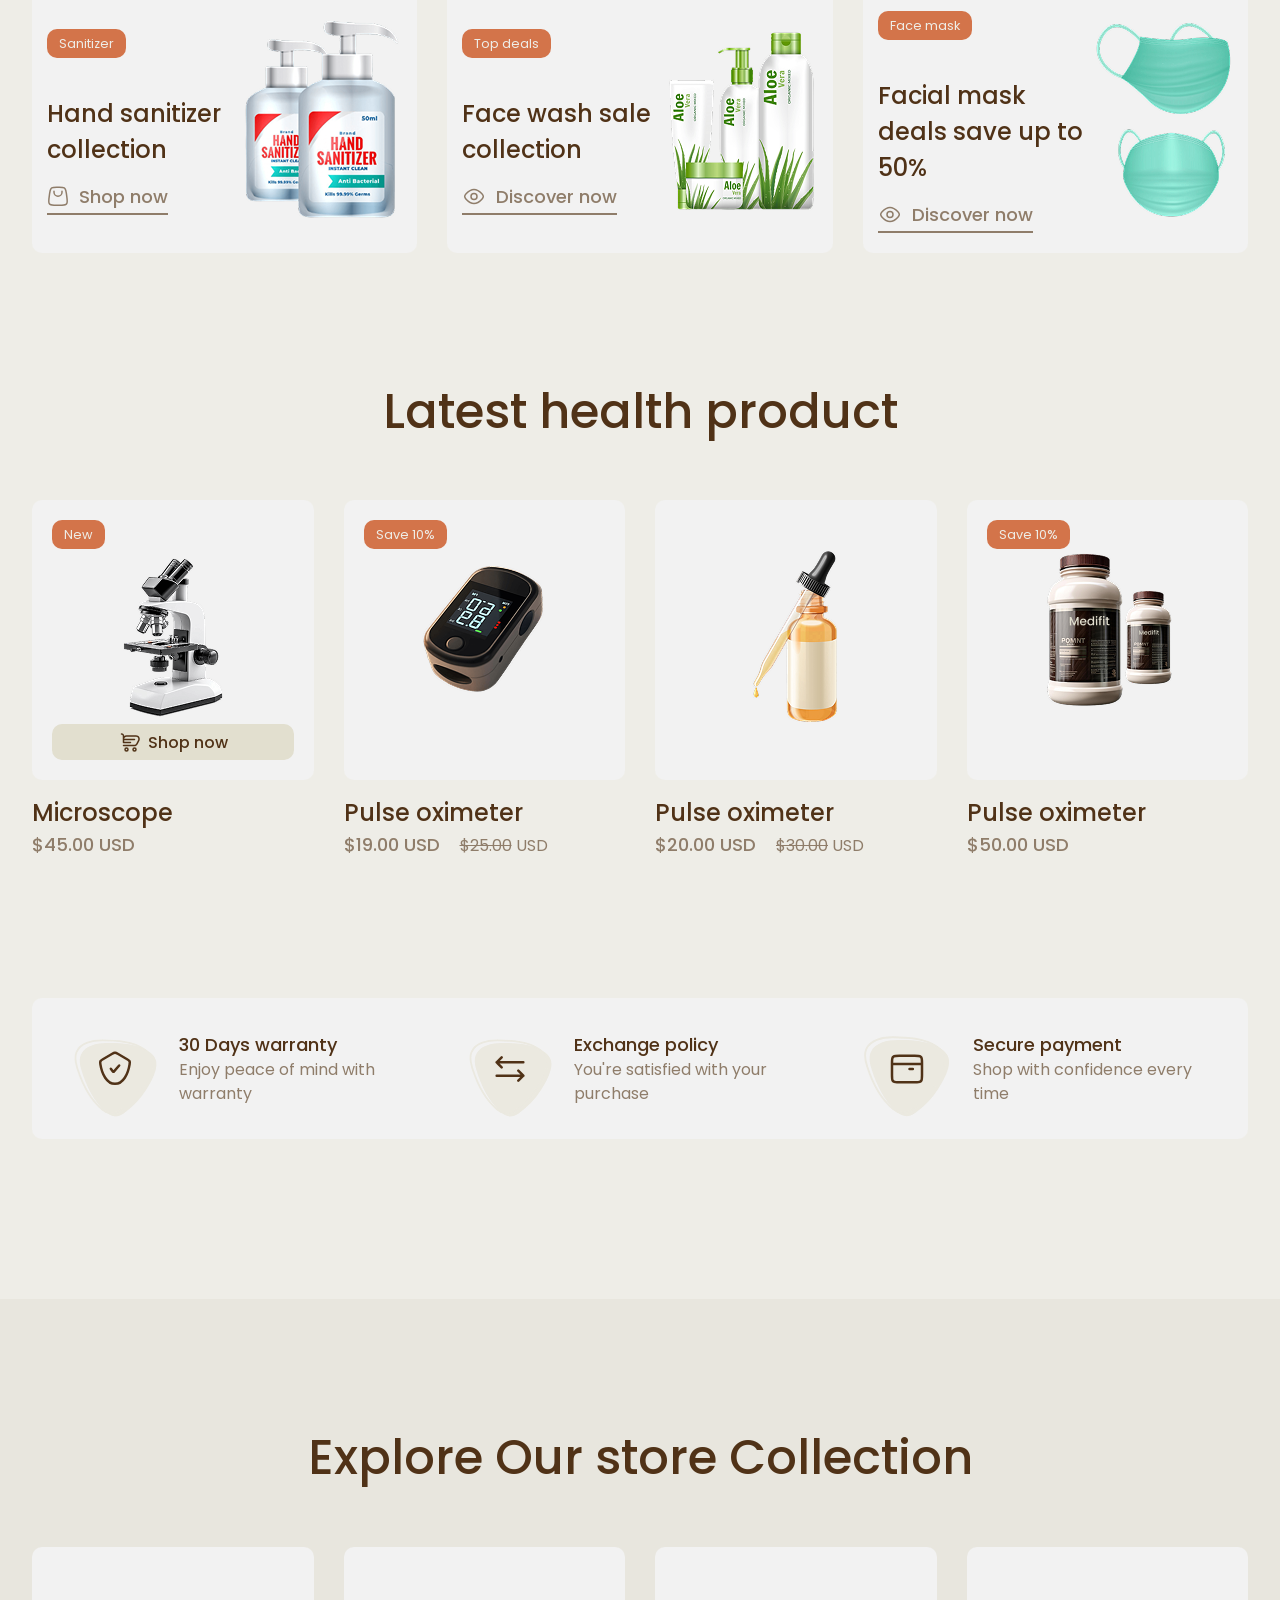
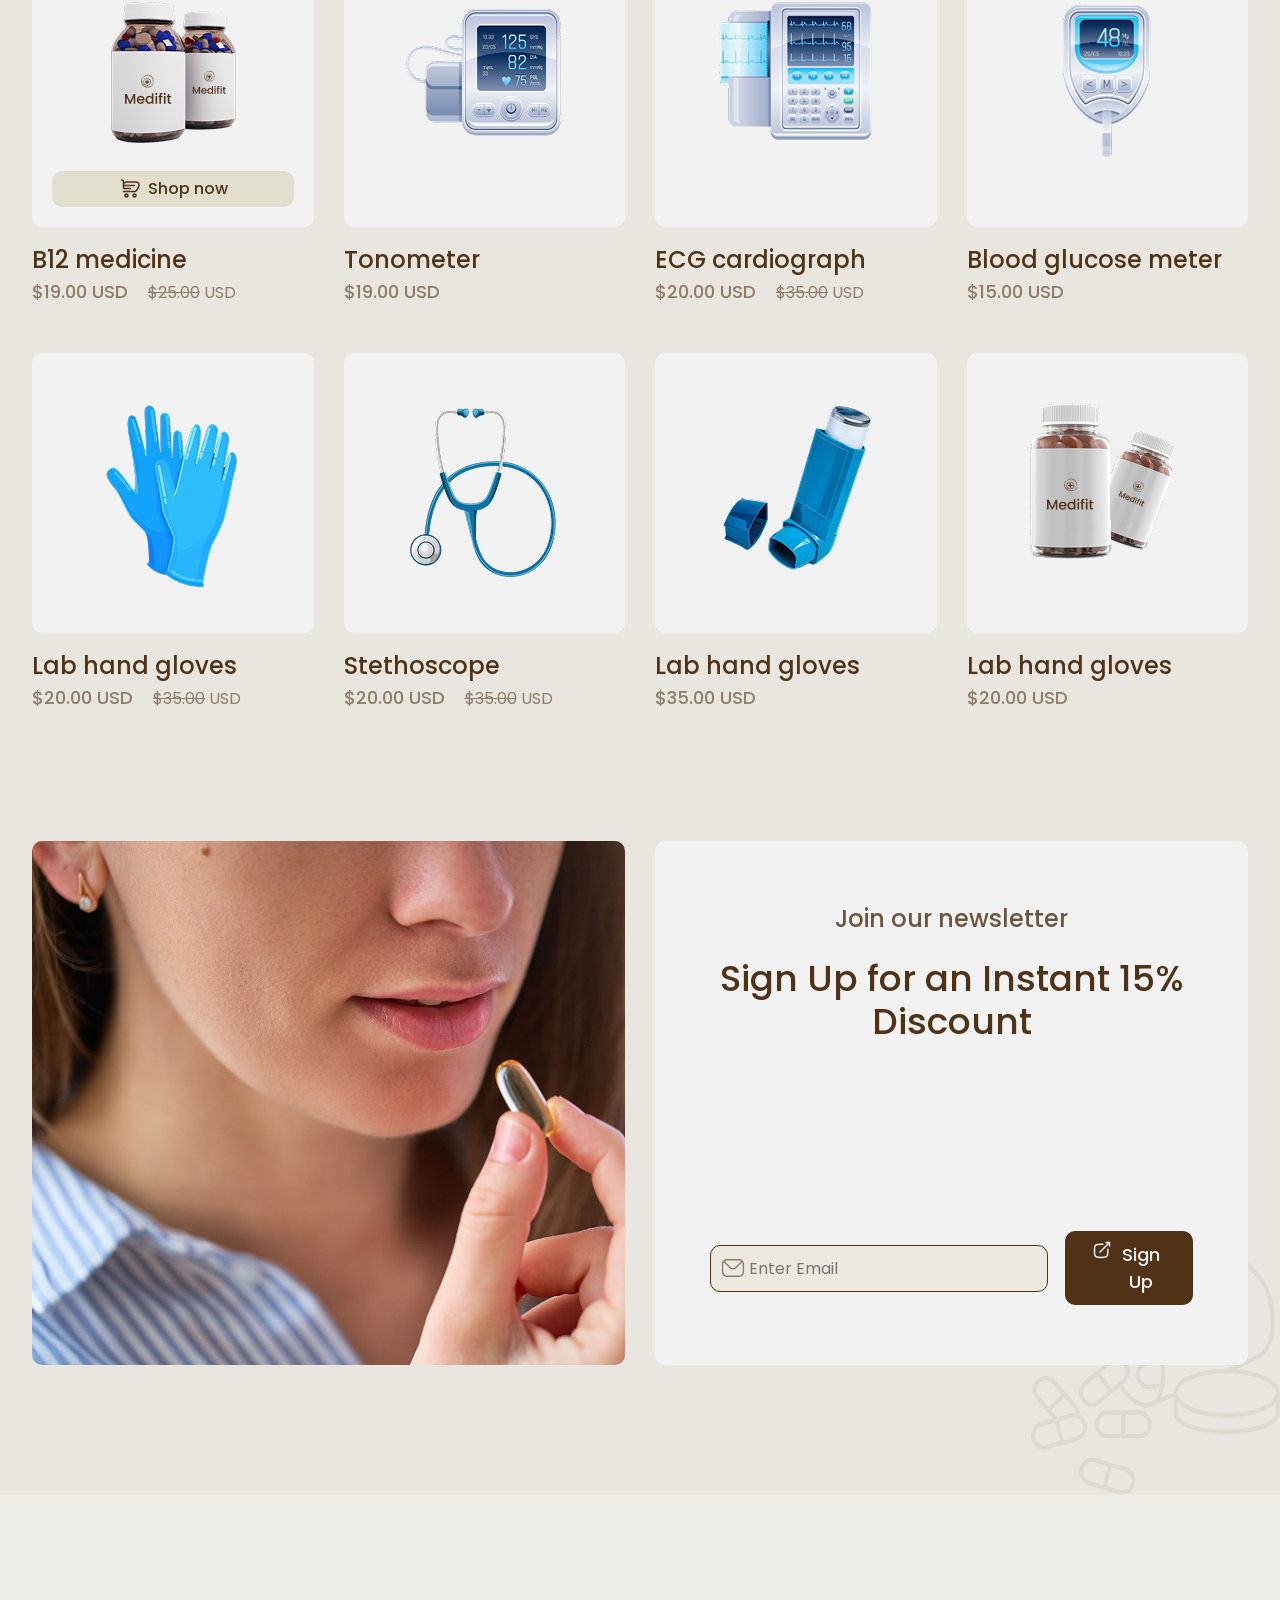
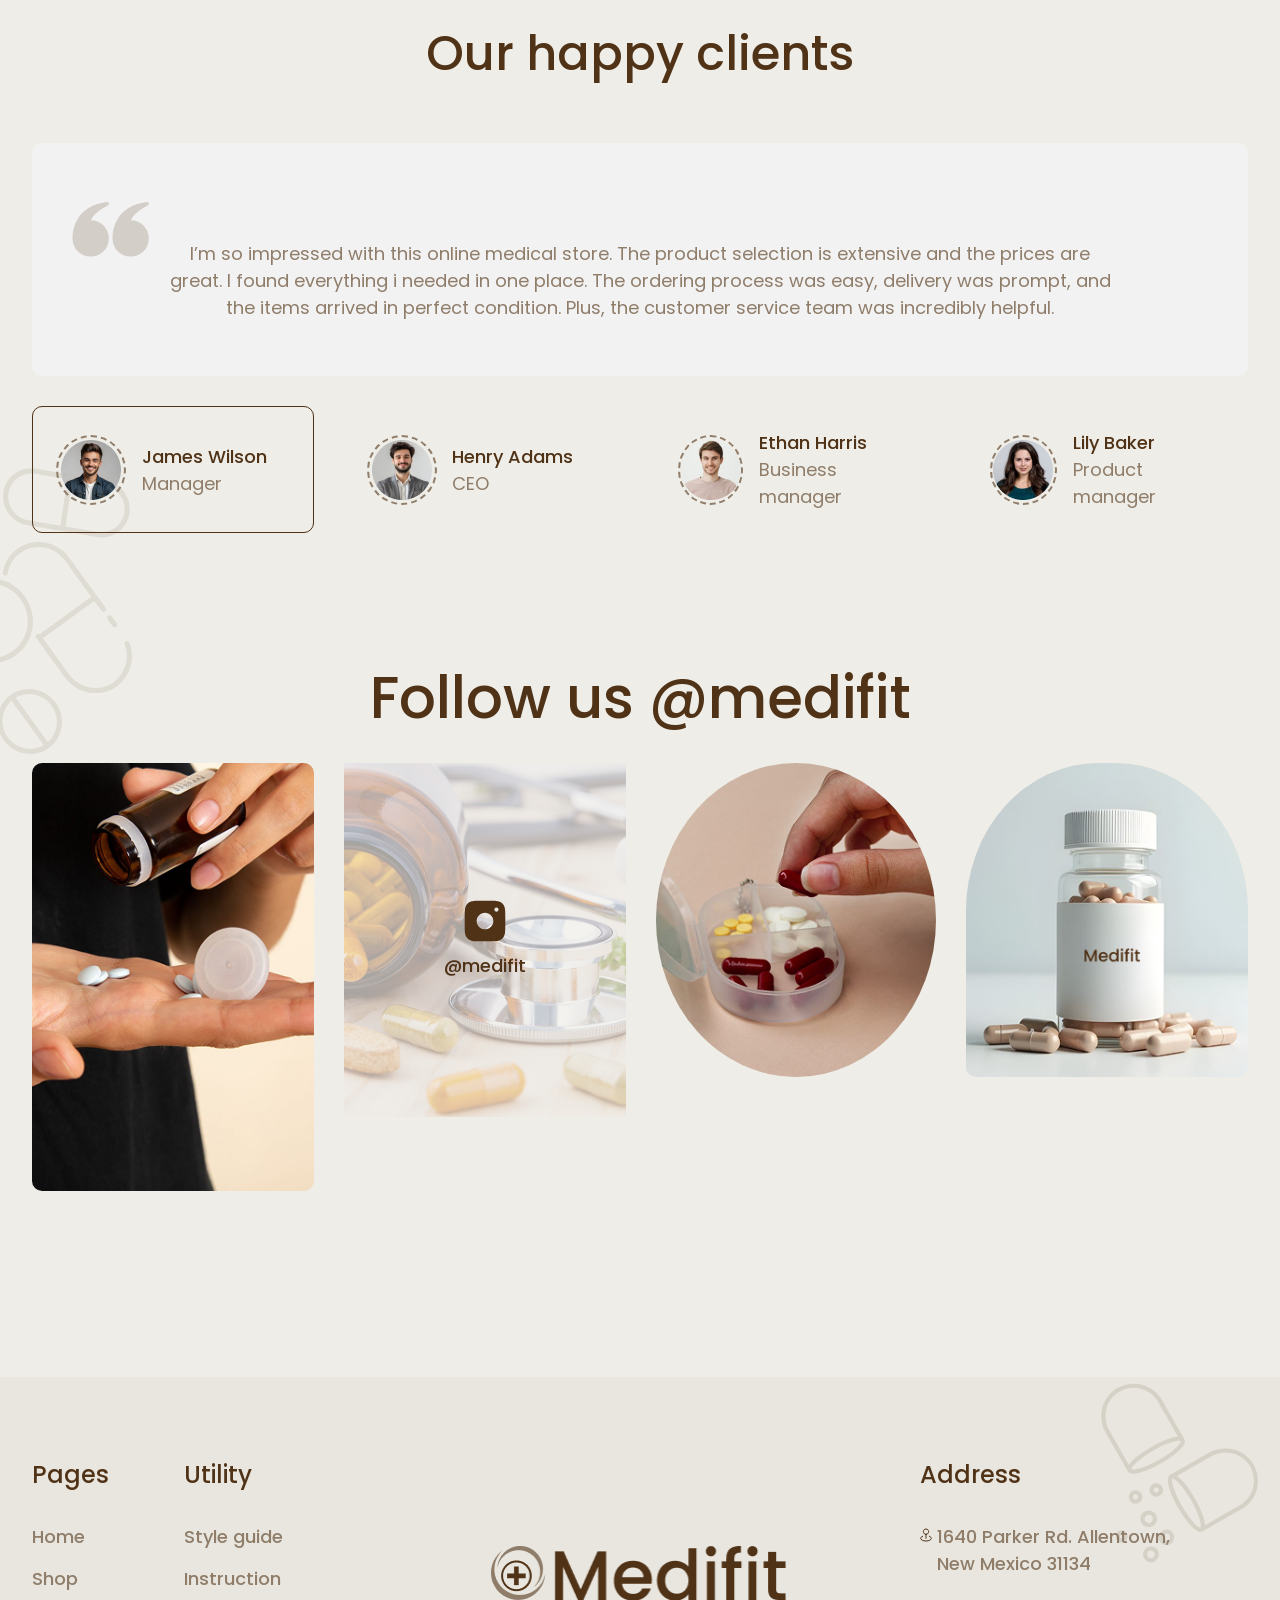
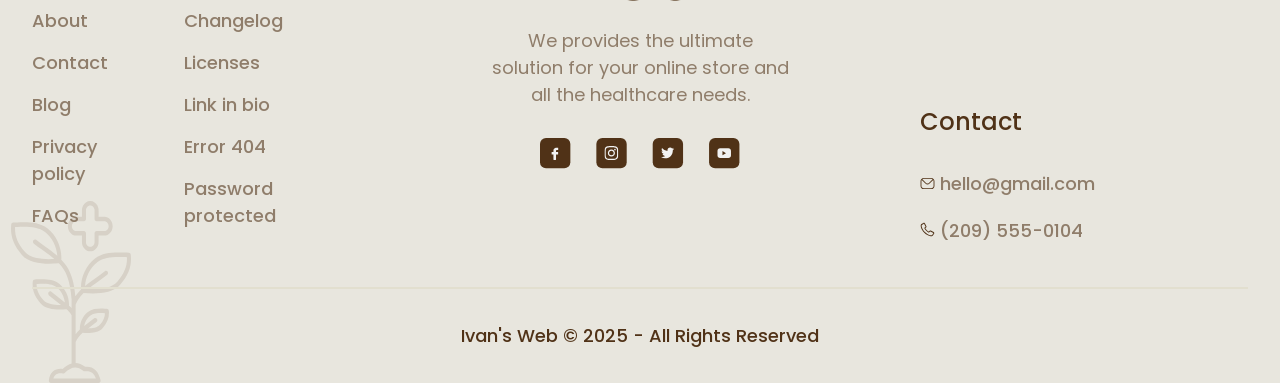
==== commit 6befd1a7: "created hamburger menu functional" ====
--- a/index.html
+++ b/index.html
@@ -16,7 +16,7 @@
         <nav id="header-section-nav-1" class="header-section-nav">
 
             <div class="row container">
-                <a href="#!" class="header-logo">
+                <a href="./index.html" class="header-logo">
                     <img src="./imgs/logo.png" srcset="./imgs/logo@2x.png 2x" alt="">
                 </a>
 
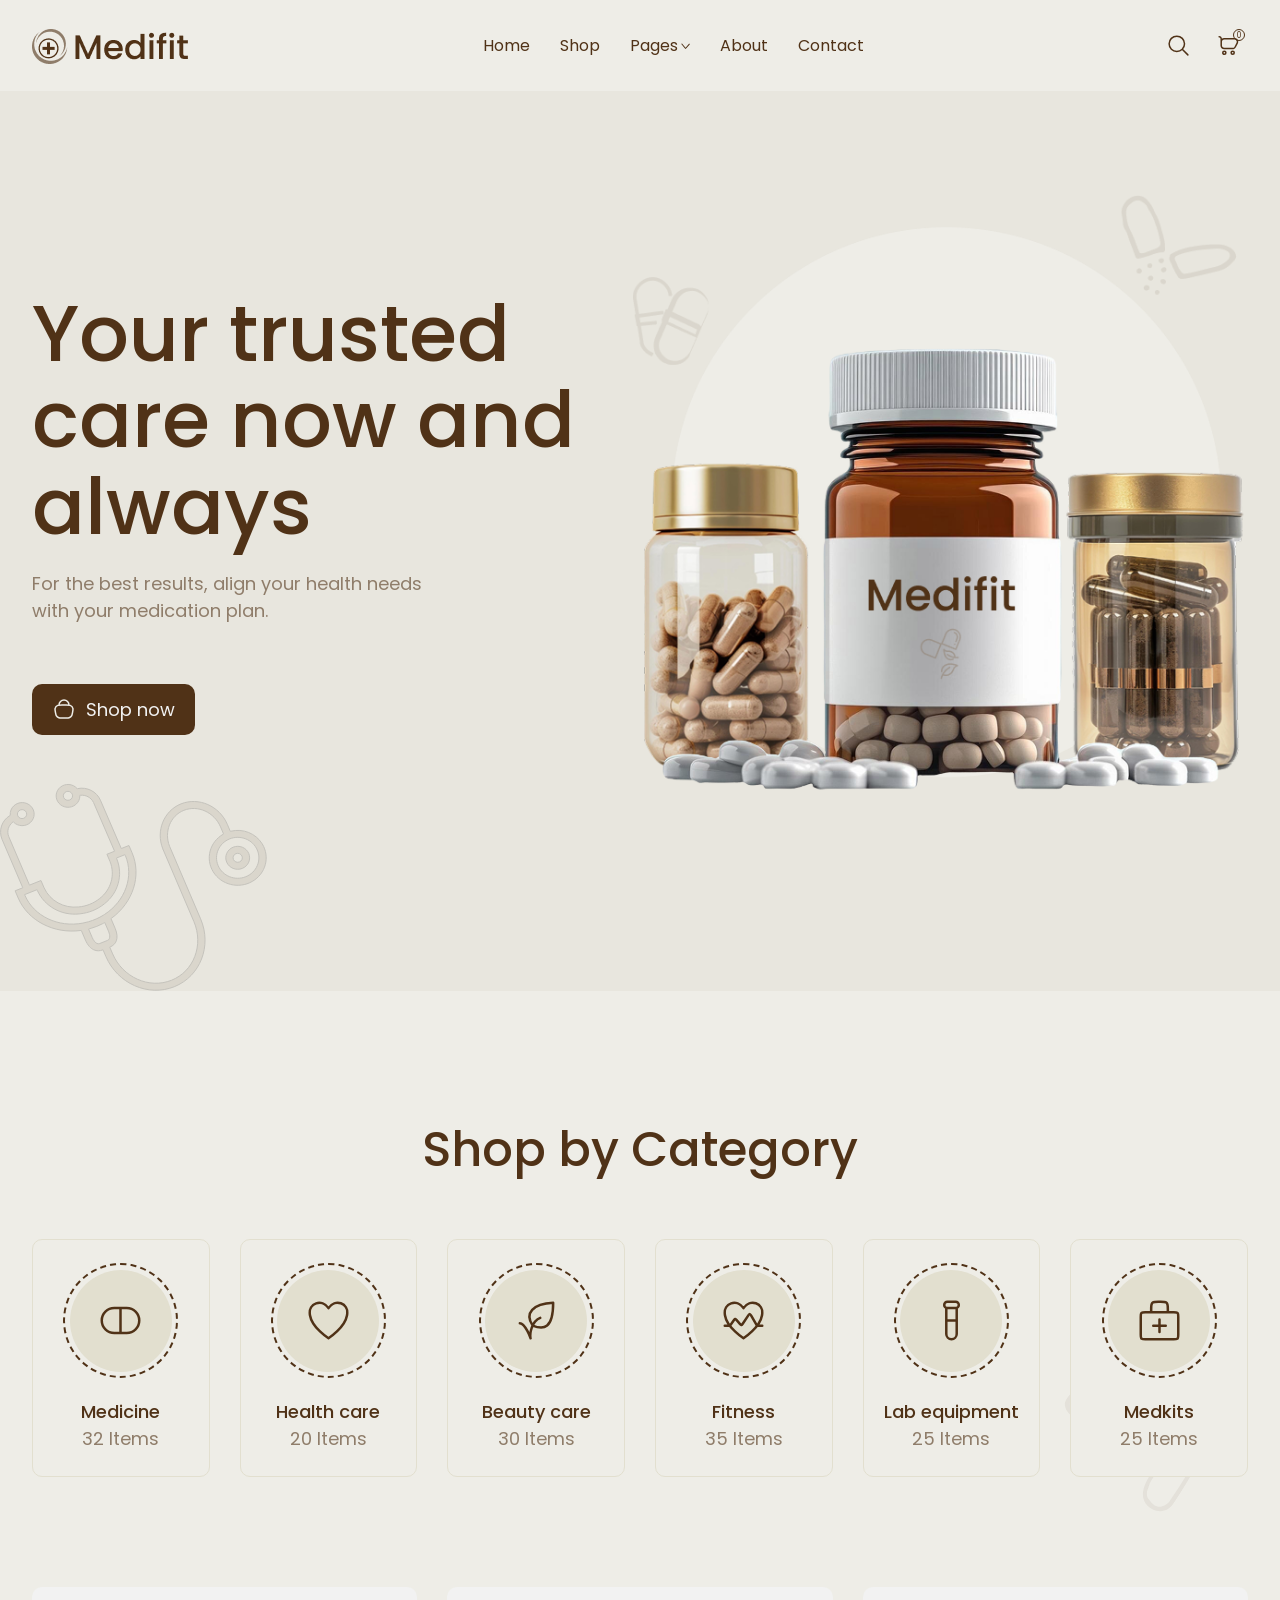
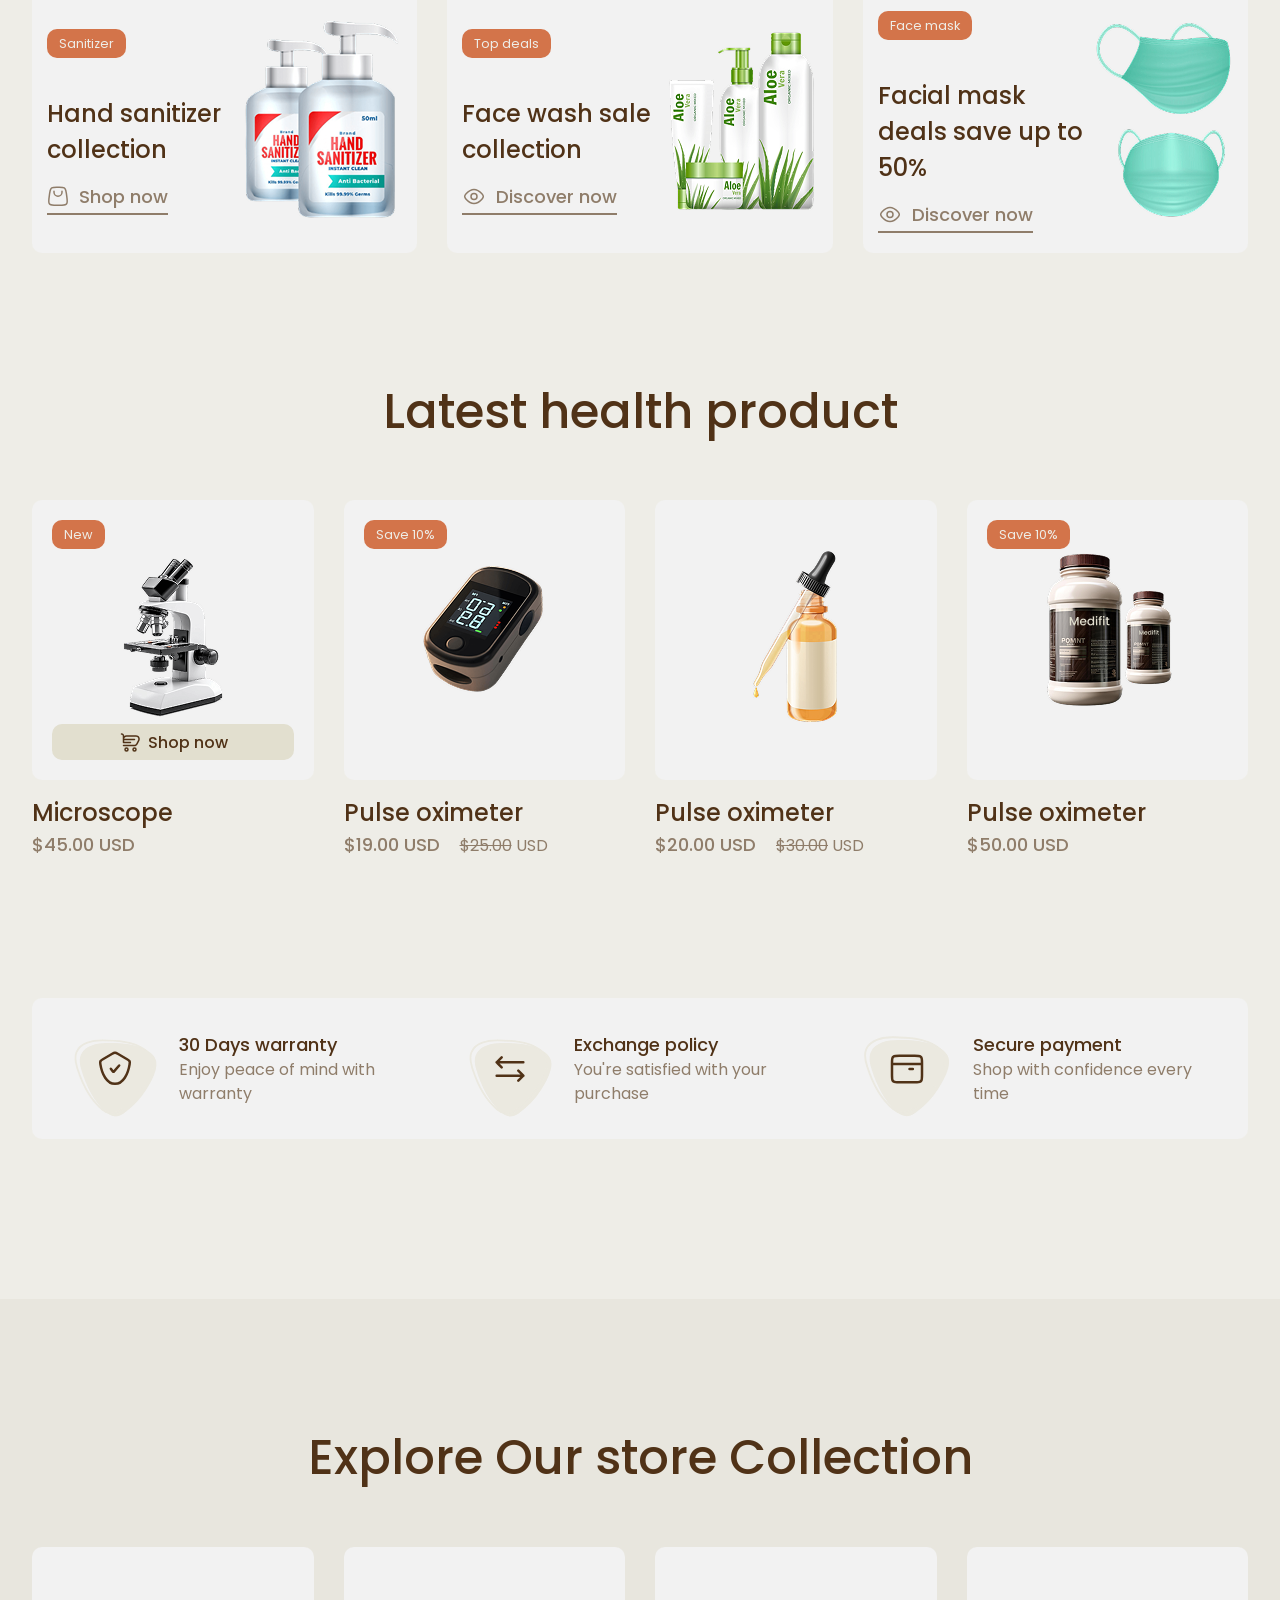
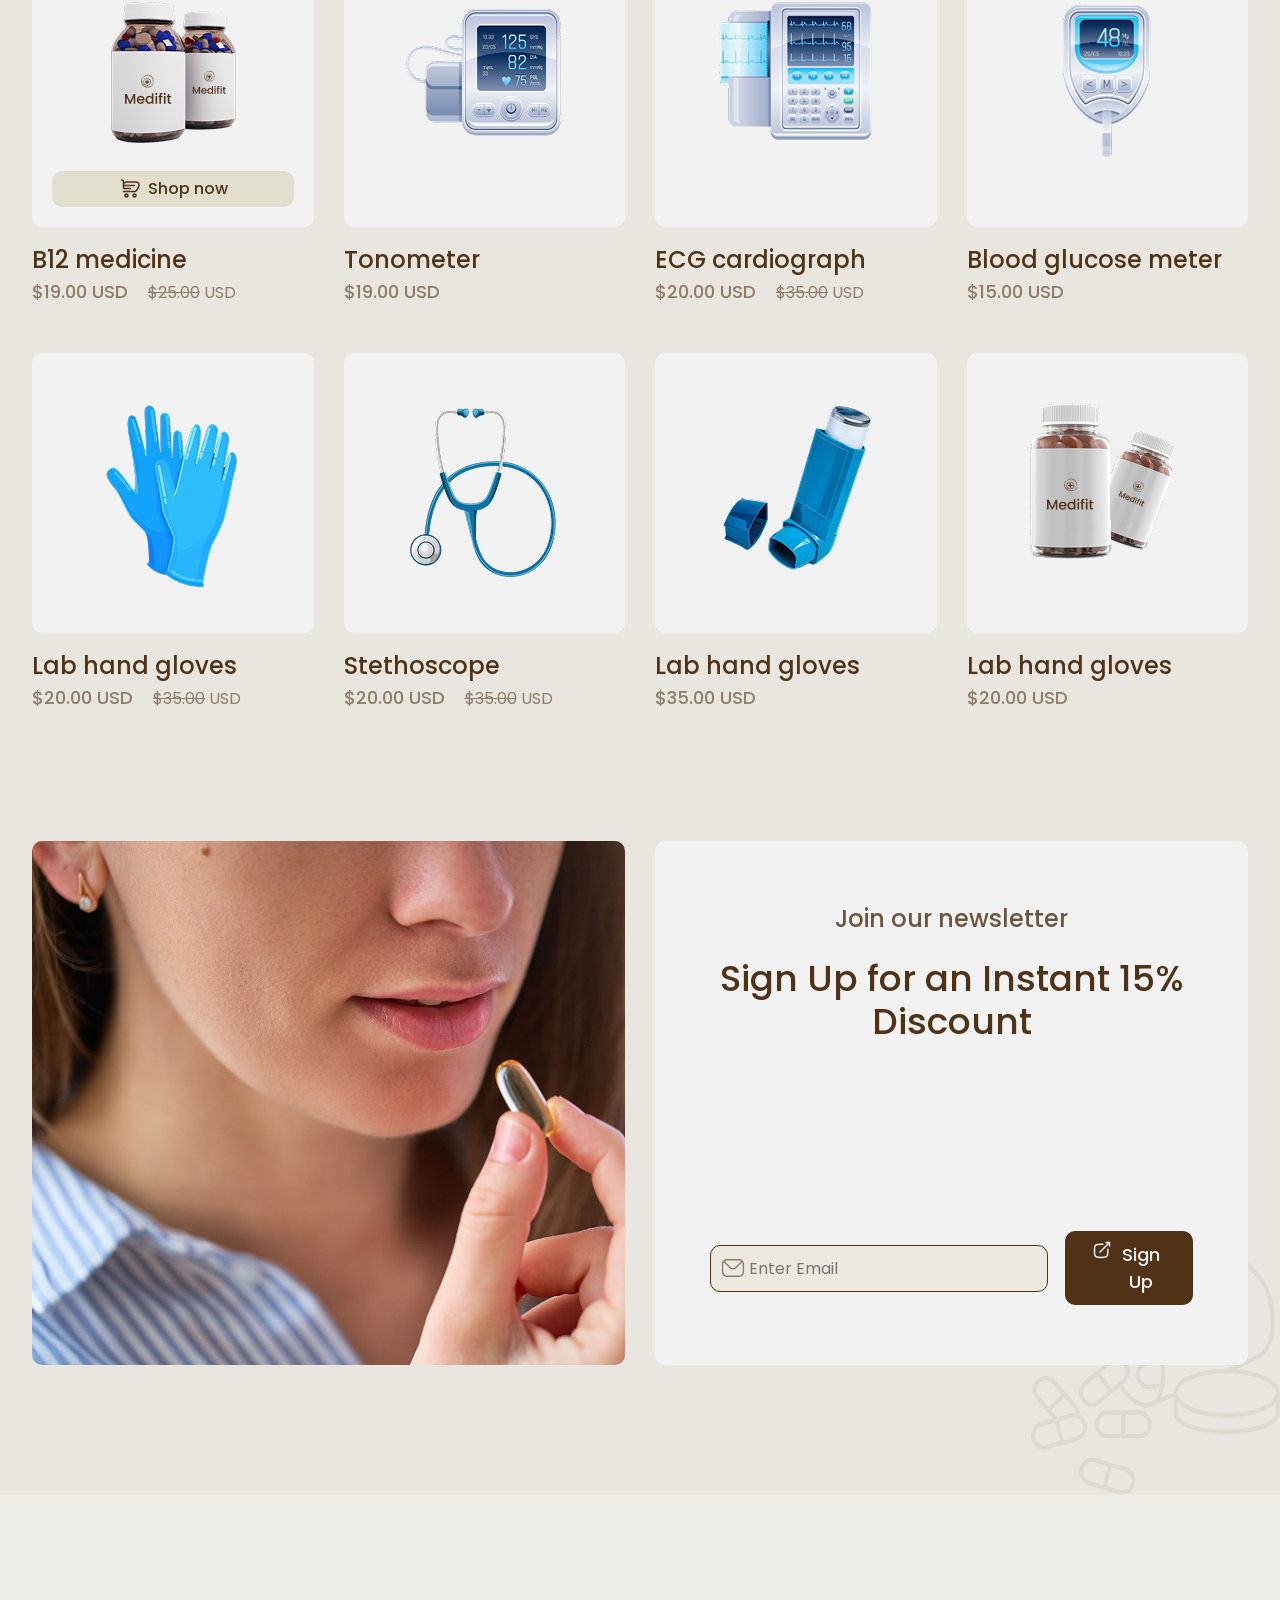
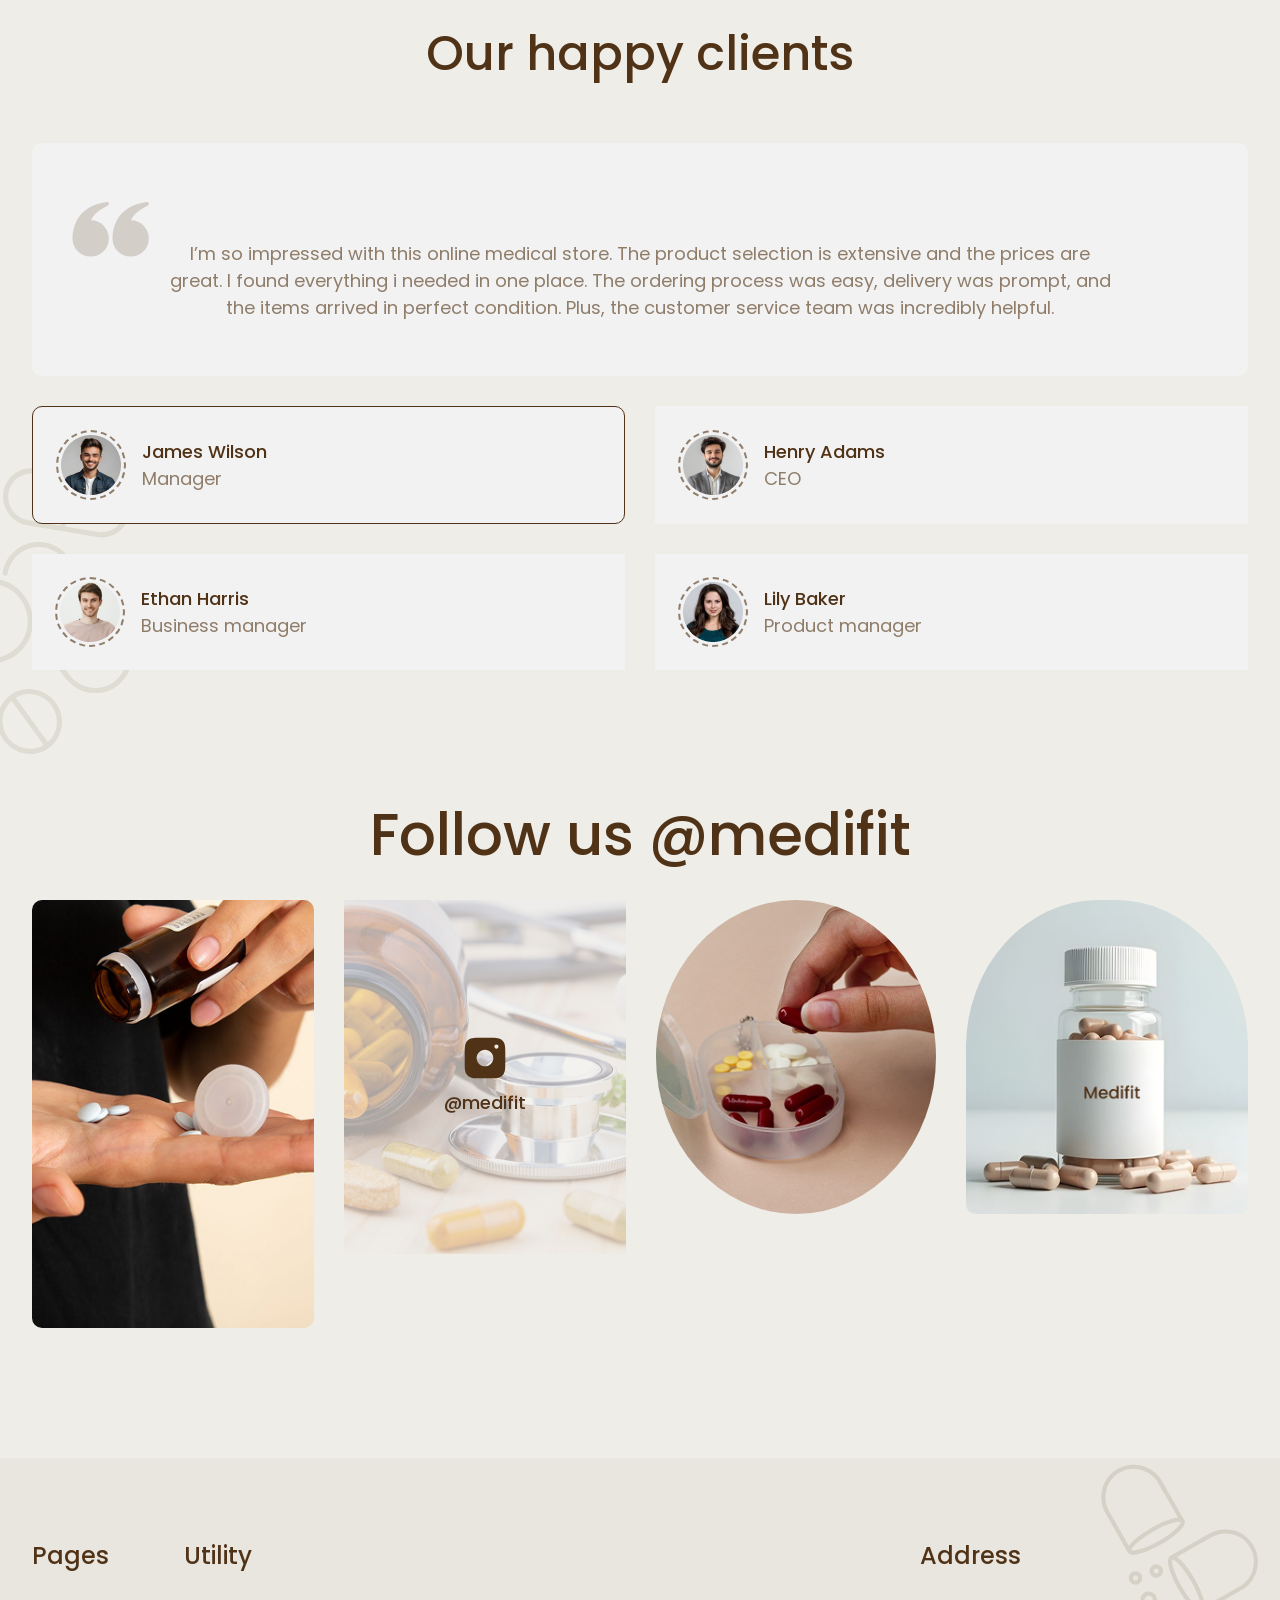
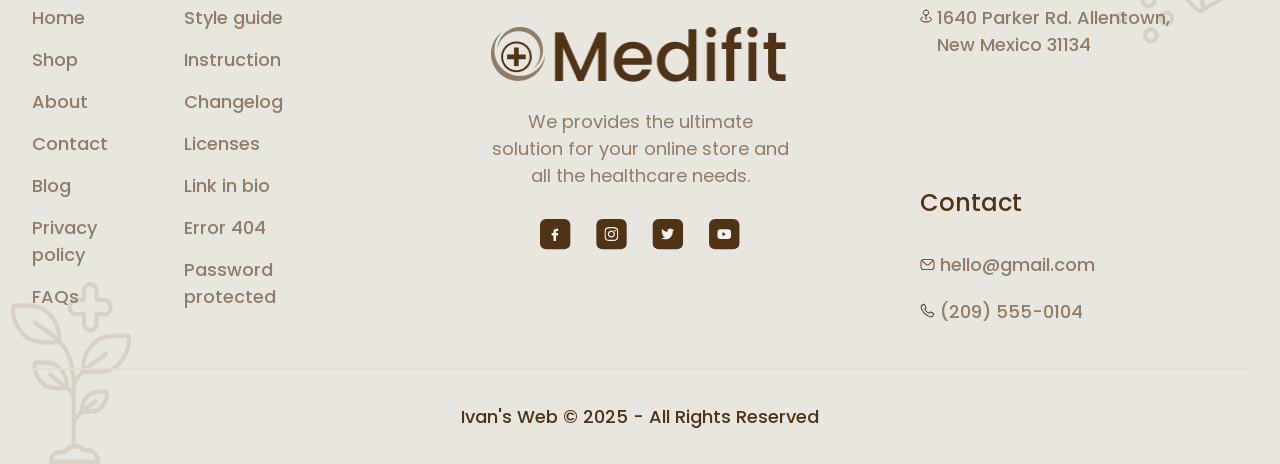
==== commit 8591d9a2: "completed resposive layout on main page" ====
--- a/index.html
+++ b/index.html
@@ -5,11 +5,23 @@
     <meta charset="UTF-8">
     <meta name="viewport" content="width=device-width, initial-scale=1.0">
     <title>Hospital Web</title>
+    <script src="./js/ham-menu.js" defer></script>
 
     <link rel="stylesheet" href="./css/main.css">
 </head>
 
 <body>
+
+    <div class="close-button-wrapper">
+        <button id="open-sidebar-button" onclick="openSidebar()" aria-label="open sidebar" aria-expanded="false"
+            aria-controls="navbar">
+            <div class="ham-menu">
+                <span></span>
+                <span></span>
+                <span></span>
+            </div>
+        </button>
+    </div>
 
     <header class="header">
 
@@ -35,6 +47,15 @@
                         <span class="cart-item-count">0</span>
                     </a>
                 </div>
+
+                <button id="close-sidebar-button" onclick="closeSidebar()" aria-label="open sidebar"
+                    aria-expanded="false" aria-controls="navbar">
+                    <div class="ham-menu">
+                        <span></span>
+                        <span></span>
+                        <span></span>
+                    </div>
+                </button>
             </div>
 
         </nav>
@@ -819,6 +840,7 @@
 
         <div class="container">
             <div class="row">
+
                 <div class="col col-first">
                     <div class="col-left">
                         <h5>Pages</h5>
@@ -928,6 +950,8 @@
         </div>
     </footer>
 
+    <div id="overlay" onclick="closeSidebar()" aria-hidden="true"></div>
+
 </body>
 
 </html>
